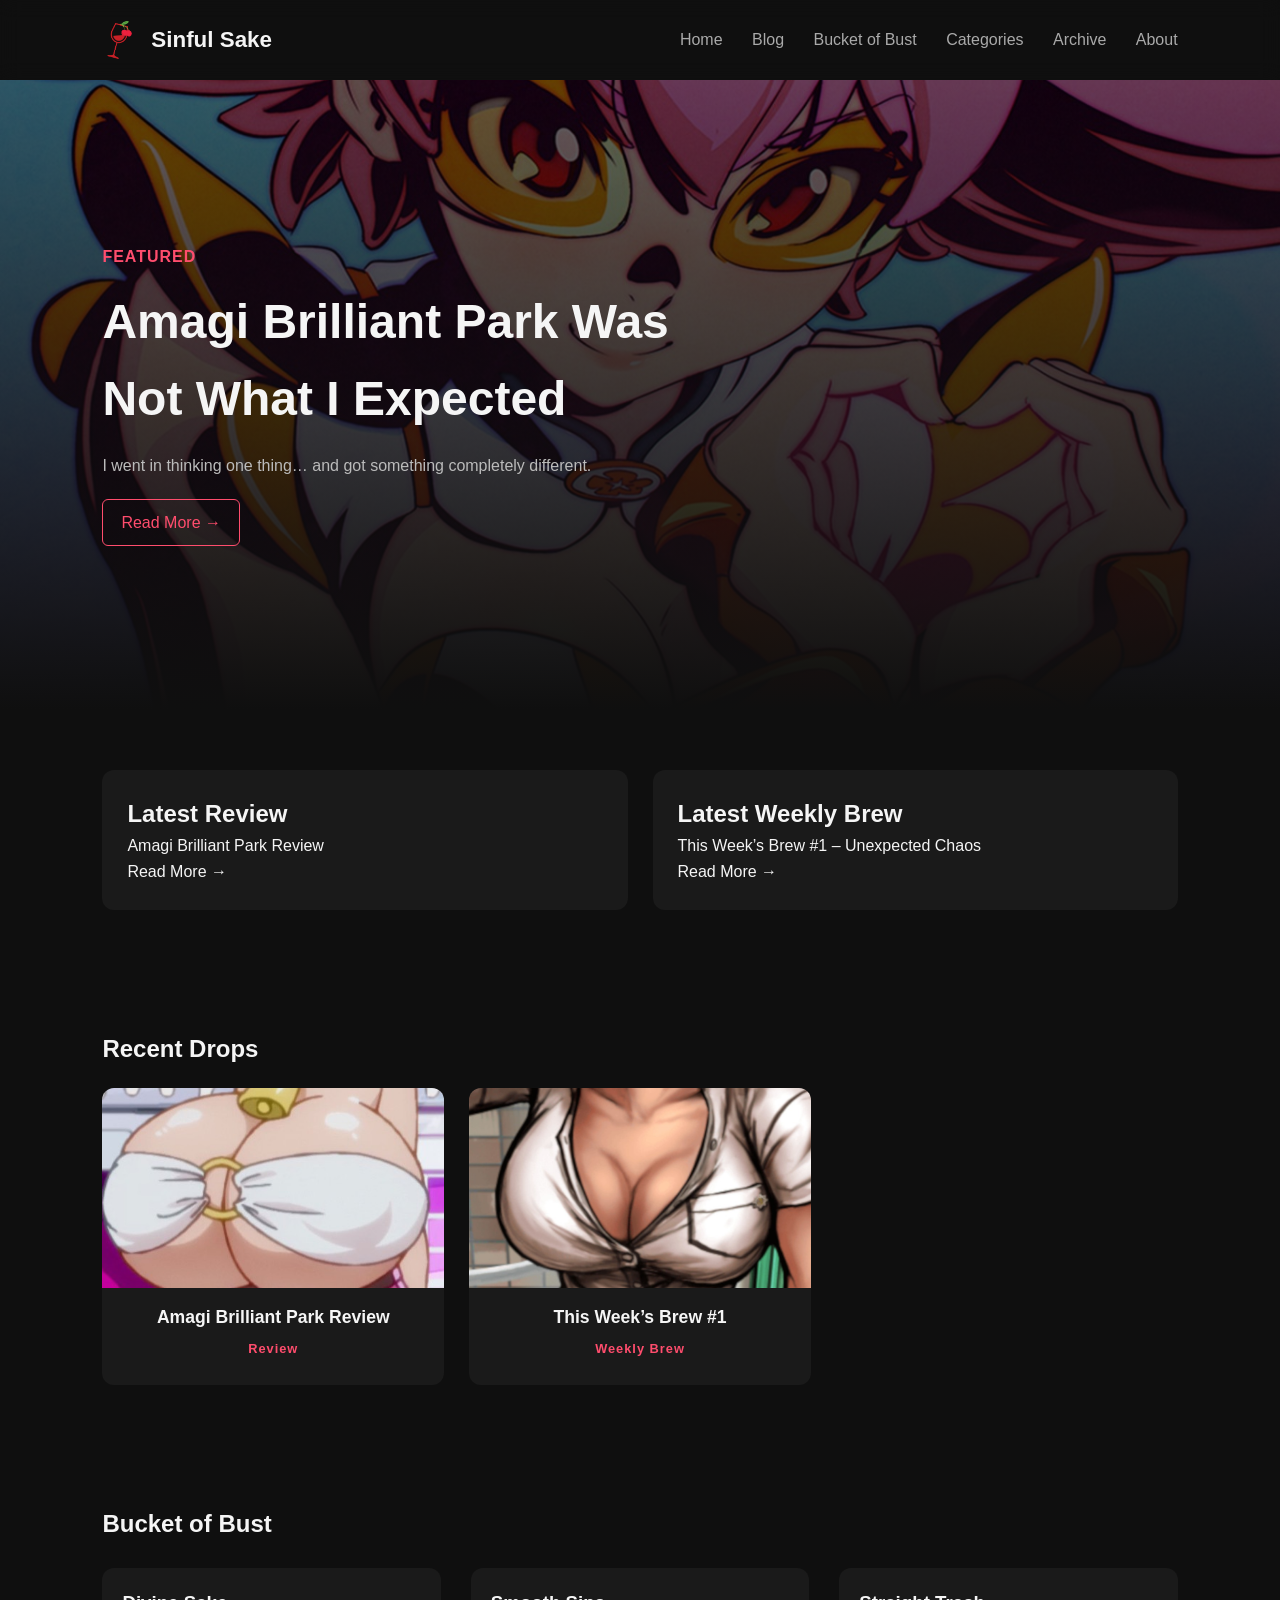
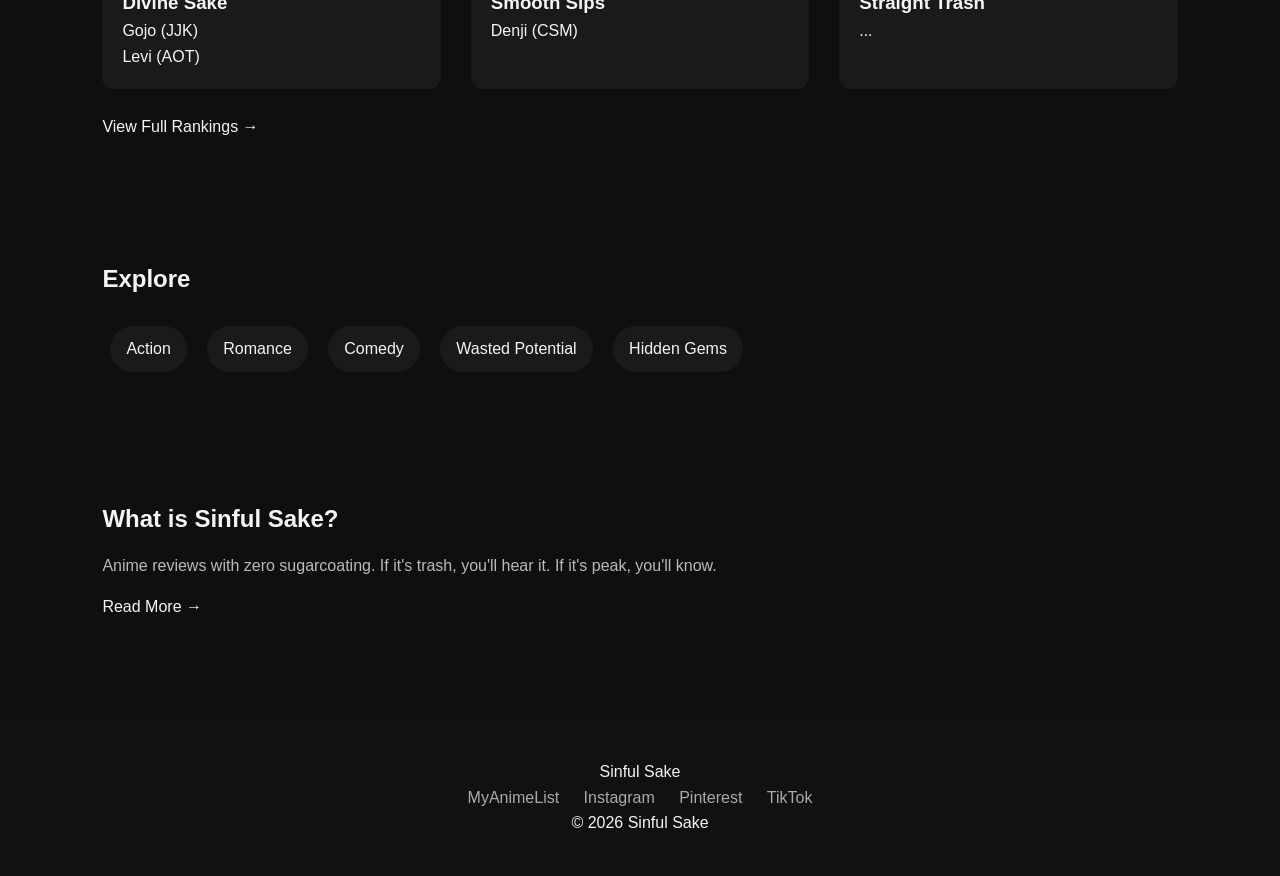
==== index.html @ 3a2fd755 "Update index.html" ====
<!DOCTYPE html>
<html lang="en">
<head>
    <meta charset="UTF-8">
    <meta name="viewport" content="width=device-width, initial-scale=1.0">
    <title>Sinful Sake</title>
    <link rel="shortcut icon" href="img\Sinful Sake V2.ico" type="image/x-icon">
    <link rel="stylesheet" href="style.css">
</head>

<body>

<!-- NAVBAR -->
<header class="navbar">
    <div class="logo">
        <img src="img/Sinful Sake.png" alt="Logo">
        Sinful Sake
    </div>

    <div class="menu-toggle" id="menu-toggle">
        ☰
    </div>

    <nav id="nav-menu">
        <a href="index.html">Home</a>
        <a href="blog.html">Blog</a>
        <a href="bucket.html">Bucket of Bust</a>
        <a href="categories.html">Categories</a>
        <a href="archive.html">Archive</a>
        <a href="about.html">About</a>
    </nav>
</header>

<!-- HERO -->
<section class="hero">
    <div class="hero-content">
        <p class="tag">FEATURED</p>
        <h1>Amagi Brilliant Park Was Not What I Expected</h1>
        <p class="subtitle">I went in thinking one thing… and got something completely different.</p>
        <a href="#" class="btn">Read More →</a>
    </div>
</section>

<!-- LATEST SPLIT -->
<section class="split">
    <div class="card">
        <h2>Latest Review</h2>
        <p>Amagi Brilliant Park Review</p>
        <a href="#">Read More →</a>
    </div>

    <div class="card">
        <h2>Latest Weekly Brew</h2>
        <p>This Week’s Brew #1 – Unexpected Chaos</p>
        <a href="#">Read More →</a>
    </div>
</section>

<!-- RECENT POSTS -->
<section class="recent">
    <h2>Recent Drops</h2>

    <div class="grid">
        <a href="#" class="post-card" data-type="review">
            <div class="post-image">
                <img src="img/Guinea.jpg" alt="Amagi Brilliant Park">
            </div>
            <div class="post-content">
                <h3>Amagi Brilliant Park Review</h3>
                <p class="tag">Review</p>
            </div>
        </a>
        <a href="#" class="post-card" data-type="weekly">
            <div class="post-image">
                <img src="img/Akane Owari.jpg" alt="Weekly Brew">
            </div>
            <div class="post-content">
                <h3>This Week’s Brew #1</h3>
                <p class="tag">Weekly Brew</p>
            </div>
        </a>
    </div>
</section>

<!-- BUCKET PREVIEW -->
<section class="bucket">
    <h2>Bucket of Bust</h2>

    <div class="bucket-grid">
        <div>
            <h3>Divine Sake</h3>
            <p>Gojo (JJK)</p>
            <p>Levi (AOT)</p>
        </div>

        <div>
            <h3>Smooth Sips</h3>
            <p>Denji (CSM)</p>
        </div>

        <div>
            <h3>Straight Trash</h3>
            <p>...</p>
        </div>
    </div>

    <a href="#">View Full Rankings →</a>
</section>

<!-- CATEGORIES -->
<section class="categories">
    <h2>Explore</h2>

    <div class="tags">
        <span>Action</span>
        <span>Romance</span>
        <span>Comedy</span>
        <span>Wasted Potential</span>
        <span>Hidden Gems</span>
    </div>
</section>

<!-- ABOUT -->
<section class="about">
    <h2>What is Sinful Sake?</h2>
    <p>Anime reviews with zero sugarcoating. If it's trash, you'll hear it. If it's peak, you'll know.</p>
    <a href="#">Read More →</a>
</section>

<!-- FOOTER -->
<footer>
    <p>Sinful Sake</p>
    <div class="socials">
        <a href="#">MyAnimeList</a>
        <a href="#">Instagram</a>
        <a href="#">Pinterest</a>
        <a href="#">TikTok</a>
    </div>
    <p>© 2026 Sinful Sake</p>
</footer>

</body>
</html>
<script src="script.js"></script>
---- style.css ----
/*RESET & GLOBAL STYLES*/
* {
    margin: 0;
    padding: 0;
    box-sizing: border-box;
}

body {
    font-family: -apple-system, BlinkMacSystemFont, "Segoe UI", Roboto, sans-serif;
    background: #0f0f0f;
    color: #f5f5f5;
    line-height: 1.6;
}

section {
    padding: 60px 8%;
}

h1, h2, h3 {
    font-weight: 700;
}

a {
    text-decoration: none;
    color: inherit;
}

/*NAVBAR*/
.navbar {
    display: flex;
    justify-content: space-between;
    align-items: center;
    padding: 20px 8%;
    background: rgba(15,15,15,0.8);
    backdrop-filter: blur(10px);
    position: sticky;
    top: 0;
    z-index: 1000;
}

.logo {
    font-size: 1.4rem;
    font-weight: bold;
    display: flex;
    align-items: center;
    gap: 10px;
}

.logo img {
    height: 40px;
    width: auto;
}

.navbar nav a {
    margin-left: 25px;
    color: #aaa;
    transition: 0.3s;
}

.navbar nav a:hover {
    color: #fff;
}

/*HERO SECTION*/
.hero {
    min-height: 70vh;
    display: flex;
    align-items: center;
    background: linear-gradient(to bottom, rgba(0,0,0,0.6), #0f0f0f),
                url(/img/hero.jpg) center/cover;
}

.hero-content {
    max-width: 600px;
}

.tag {
    color: #ff4d6d;
    font-weight: bold;
    letter-spacing: 1px;
}

.hero h1 {
    font-size: 3rem;
    margin: 15px 0;
}

.subtitle {
    color: #bbb;
}

.btn {
    display: inline-block;
    margin-top: 20px;
    padding: 10px 18px;
    border: 1px solid #ff4d6d;
    border-radius: 6px;
    color: #ff4d6d;
    transition: 0.3s;
}

.btn:hover {
    background: #ff4d6d;
    color: #fff;
}

/*LAYOUT SECTIONS*/
.split {
    display: grid;
    grid-template-columns: 1fr 1fr;
    gap: 25px;
}

.card {
    background: #1a1a1a;
    padding: 25px;
    border-radius: 12px;
    transition: 0.3s;
}

.card:hover {
    transform: translateY(-5px);
}

.grid {
    display: grid;
    grid-template-columns: repeat(3, 1fr);
    gap: 25px;
    margin-top: 20px;
}

.bucket-grid {
    display: grid;
    grid-template-columns: repeat(3, 1fr);
    gap: 30px;
    margin: 25px 0;
}

.bucket-grid div {
    background: #1a1a1a;
    padding: 20px;
    border-radius: 12px;
}

/*POST CARDS*/
.post-card {
    background: #1a1a1a;
    border-radius: 12px;
    overflow: hidden;
    transition: 0.3s;
    display: block;
    color: inherit;
    text-align: center;
}

.post-card:hover {
    transform: translateY(-5px);
}

.post-card .tag {
    margin-top: 10px;
    font-size: 0.8rem;
    color: #ff4d6d;
}

.post-image {
    width: 100%;
    height: 200px;
    overflow: hidden;
}

.post-image img {
    width: 100%;
    height: 100%;
    object-fit: cover;
    transition: 0.3s;
}

.post-card:hover img {
    transform: scale(1.05);
}

.post-content {
    padding: 15px;
}

.post-content h3 {
    font-size: 1.1rem;
}

.post-content .tag {
    margin-top: 8px;
}

/*TAGS & FILTERS*/
.tags {
    margin-top: 20px;
}

.tags span {
    display: inline-block;
    margin: 8px;
    padding: 10px 16px;
    border-radius: 25px;
    background: #1a1a1a;
    transition: 0.3s;
}

.tags span:hover {
    background: #ff4d6d;
}

.filters {
    text-align: center;
    margin: 20px 0;
}

.filter-btn {
    background: #1a1a1a;
    border: none;
    color: #ccc;
    padding: 10px 18px;
    margin: 5px;
    border-radius: 20px;
    cursor: pointer;
    transition: 0.3s;
}

.filter-btn:hover,
.filter-btn.active {
    background: #ff4d6d;
    color: white;
}

/*ABOUT SECTION*/
.about p {
    margin: 15px 0;
    color: #bbb;
}

/*FOOTER*/
footer {
    padding: 40px 8%;
    text-align: center;
    background: #111;
    margin-top: 40px;
}

.socials a {
    margin: 0 10px;
    color: #aaa;
    transition: 0.3s;
}

.socials a:hover {
    color: #fff;
}

/*PAGE HEADER*/
.page-header {
    text-align: center;
    padding: 60px 20px 20px;
}

.page-header p {
    color: #aaa;
}

/* POST PAGE */
.post {
    max-width: 800px;
    margin: auto;
    padding: 40px 20px;
}

/* HEADER */
.post-header h1 {
    font-size: 2.5rem;
    margin-bottom: 10px;
}

.post-meta {
    color: #aaa;
}

/* HERO IMAGE */
.post-hero img {
    width: 100%;
    border-radius: 12px;
    margin: 20px 0;
}

/* CONTENT */
.post-content h2 {
    margin-top: 30px;
    color: #ff4d6d;
}

.post-content p {
    margin: 10px 0;
    color: #ddd;
}

.post-content ul {
    margin: 10px 0 20px 20px;
}

.post-content li {
    margin-bottom: 5px;
}

/* RATING */
.rating {
    font-size: 1.5rem;
    font-weight: bold;
}

.page {
    max-width: 800px;
    margin: auto;
    padding: 60px 20px;
}

.page h1 {
    margin-bottom: 20px;
}

.page h2 {
    margin-top: 30px;
}

.page ul {
    margin-top: 10px;
}

.page li {
    margin-bottom: 8px;
}

.page a {
    color: #ff4d6d;
}

/* BUCKET PAGE */
.bucket-intro {
    color: #aaa;
    margin-bottom: 30px;
}

/* TIER SECTION */
.tier {
    margin-bottom: 40px;
}

.tier h2 {
    margin-bottom: 15px;
    color: #ff4d6d;
}

/* CHARACTER LIST */
.character-list {
    display: grid;
    grid-template-columns: repeat(auto-fit, minmax(160px, 1fr));
    gap: 15px;
}

/* CHARACTER CARD */
.character {
    background: #1a1a1a;
    padding: 15px;
    border-radius: 10px;
    transition: 0.3s;
}

.character:hover {
    transform: translateY(-3px);
}

.character .name {
    font-weight: bold;
}

.character span {
    font-size: 0.85rem;
    color: #aaa;
}

/*RESPONSIVE DESIGN*/

/* Tablet */
@media (max-width: 900px) {
    .split {
        grid-template-columns: 1fr;
    }
    .grid {
        grid-template-columns: repeat(2, 1fr);
    }
    .bucket-grid {
        grid-template-columns: 1fr;
    }
}

/* Mobile Nav */
.menu-toggle {
    display: none;
    font-size: 1.8rem;
    cursor: pointer;
}

@media (max-width: 768px) {
    .menu-toggle {
        display: block;
    }
    .navbar {
        flex-direction: row;
    }
    #nav-menu {
        position: absolute;
        top: 70px;
        right: 0;
        background: #111;
        width: 100%;
        display: none;
        flex-direction: column;
        text-align: center;
        padding: 20px 0;
        transition: all 0.3s ease;
    }
    #nav-menu a {
        margin: 15px 0;
        display: block;
    }
    #nav-menu.active {
        display: flex;
    }
}

@media (max-width: 600px) {
    .navbar {
        flex-direction: column;
        gap: 10px;
    }
    .navbar nav {
        display: flex;
        flex-wrap: wrap;
        justify-content: center;
    }
    .hero h1 {
        font-size: 2rem;
    }
    .grid {
        grid-template-columns: 1fr;
    }
    section {
        padding: 40px 5%;
    }
}
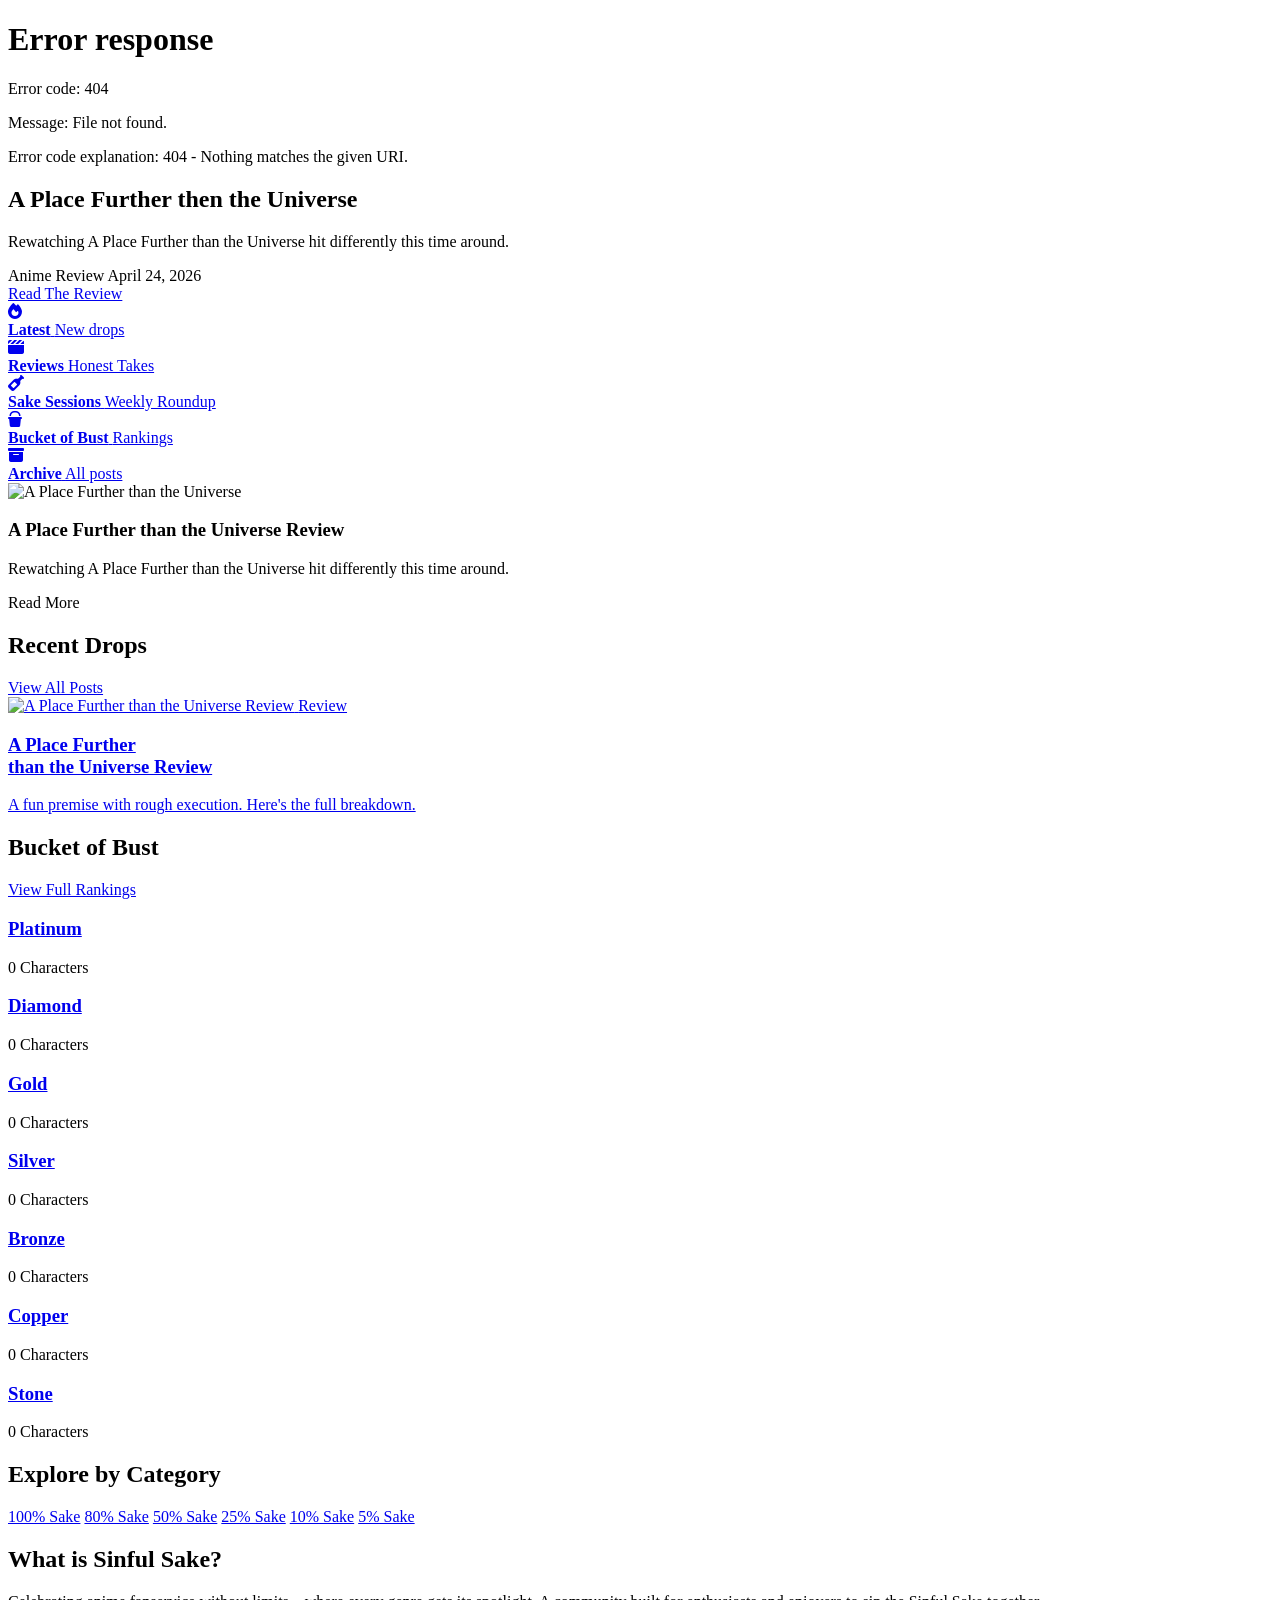
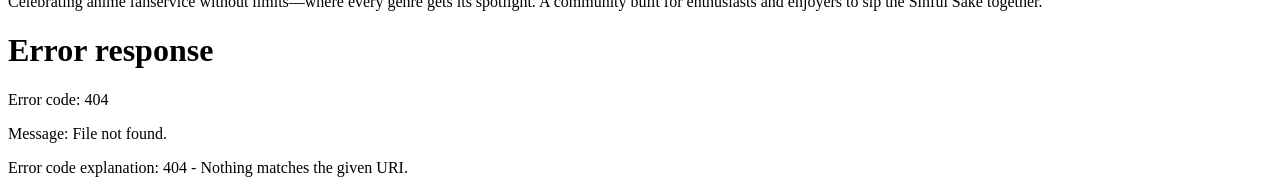
==== commit c2c3baa6: "Add files via upload" ====
--- a/index.html
+++ b/index.html
@@ -4,141 +4,209 @@
     <meta charset="UTF-8">
     <meta name="viewport" content="width=device-width, initial-scale=1.0">
     <title>Sinful Sake</title>
-    <link rel="shortcut icon" href="img\Sinful Sake V2.ico" type="image/x-icon">
-    <link rel="stylesheet" href="style.css">
+    <link rel="shortcut icon" href="img/icon.ico" type="image/x-icon">
+    <link rel="stylesheet" href="https://cdnjs.cloudflare.com/ajax/libs/font-awesome/6.5.0/css/all.min.css">
+    <link rel="stylesheet" href="css/base.css">
+    <link rel="stylesheet" href="css/layout.css">
+    <link rel="stylesheet" href="css/pages.css">
+    <link rel="stylesheet" href="css/post.css">
+    <link rel="stylesheet" href="css/responsive.css">
 </head>
 
 <body>
-
 <!-- NAVBAR -->
-<header class="navbar">
-    <div class="logo">
-        <img src="img/Sinful Sake.png" alt="Logo">
-        Sinful Sake
-    </div>
-
-    <div class="menu-toggle" id="menu-toggle">
-        ☰
-    </div>
-
-    <nav id="nav-menu">
-        <a href="index.html">Home</a>
-        <a href="blog.html">Blog</a>
-        <a href="bucket.html">Bucket of Bust</a>
-        <a href="categories.html">Categories</a>
-        <a href="archive.html">Archive</a>
-        <a href="about.html">About</a>
-    </nav>
-</header>
+<div id="navbar"></div>
 
 <!-- HERO -->
+<main>
 <section class="hero">
-    <div class="hero-content">
-        <p class="tag">FEATURED</p>
-        <h1>Amagi Brilliant Park Was Not What I Expected</h1>
-        <p class="subtitle">I went in thinking one thing… and got something completely different.</p>
-        <a href="#" class="btn">Read More →</a>
-    </div>
-</section>
-
-<!-- LATEST SPLIT -->
-<section class="split">
-    <div class="card">
-        <h2>Latest Review</h2>
-        <p>Amagi Brilliant Park Review</p>
-        <a href="#">Read More →</a>
-    </div>
-
-    <div class="card">
-        <h2>Latest Weekly Brew</h2>
-        <p>This Week’s Brew #1 – Unexpected Chaos</p>
-        <a href="#">Read More →</a>
-    </div>
-</section>
-
-<!-- RECENT POSTS -->
-<section class="recent">
-    <h2>Recent Drops</h2>
-
-    <div class="grid">
-        <a href="#" class="post-card" data-type="review">
-            <div class="post-image">
-                <img src="img/Guinea.jpg" alt="Amagi Brilliant Park">
+    <div class="hero-content index">
+        <h1>A Place Further then the Universe</h1>
+
+        <p class="subtitle">
+            Rewatching A Place Further than the Universe hit differently this time around.
+        </p>
+
+        <div class="meta">
+            <span class="noselect">Anime Review</span>
+            <span class="noselect">April 24, 2026</span>
+        </div>
+
+        <a href="post/sora-yori-mo-tooi-basho.html" class="btn-primary">
+            Read The Review
+        </a>
+    </div>
+</section>
+
+<!-- FEATURE BAR -->
+<section class="feature-bar">
+    <a href="blog.html" class="feature">
+        <i class="fa-solid fa-fire"></i>
+        <div>
+            <strong>Latest</strong>
+            <span>New drops</span>
+        </div>
+    </a>
+
+    <a href="blog.html?filter=review" class="feature">
+        <i class="fa-solid fa-clapperboard"></i>
+        <div>
+            <strong>Reviews</strong>
+            <span>Honest Takes</span>
+        </div>
+    </a>
+
+    <a href="blog.html?filter=weekly" class="feature">
+        <i class="fa-solid fa-wine-bottle"></i>
+        <div>
+            <strong>Sake Sessions</strong>
+            <span>Weekly Roundup</span>
+        </div>
+    </a>
+
+    <a href="bucket.html" class="feature">
+        <i class="fa-solid fa-bucket"></i>
+        <div>
+            <strong>Bucket of Bust</strong>
+            <span>Rankings</span>
+        </div>
+    </a>
+
+    <a href="archive.html" class="feature">
+        <i class="fa-solid fa-box-archive"></i>
+        <div>
+            <strong>Archive</strong>
+            <span>All posts</span>
+        </div>
+    </a>
+
+</section>
+
+<!-- SPLIT SECTION -->
+<section class="split-highlight">
+    <div class="highlight-card red" onclick="window.location.href='post/sora-yori-mo-tooi-basho.html'">
+        <img src="img/anime/a-place-further-than-the-universe/a-place-further-than-the-universe.jpeg" alt="A Place Further than the Universe">
+
+        <div class="content">
+            <h3>A Place Further than the Universe Review</h3>
+            <p>Rewatching A Place Further than the Universe hit differently this time around.</p>
+
+            <div class="meta">
+                <p>Read More</p>
             </div>
-            <div class="post-content">
-                <h3>Amagi Brilliant Park Review</h3>
-                <p class="tag">Review</p>
+        </div>
+</section>
+</main>
+
+<!-- RECENT DROPS -->
+<section class="recent-section">
+    <div class="container">
+        <div class="section-header">
+            <h2>Recent Drops</h2>
+            <a href="blog.html" class="view-all">View All Posts</a>
+        </div>
+        <div class="post-grid">
+            <!-- CARD -->
+            <a href="post/sora-yori-mo-tooi-basho.html" class="post-card">
+                <div class="post-image">
+                    <img src="img/anime/a-place-further-than-the-universe/a-place-further-than-the-universe.jpeg" alt="A Place Further than the Universe Review">
+                    <span class="label review">Review</span>
+                </div>
+                <div class="post-body">
+                    <h3>A Place Further <br>than the Universe Review</h3>
+                    <p>A fun premise with rough execution. Here's the full breakdown.</p>
+                </div>
+            </a>
+        </div>
+    </div>
+</section>
+
+<!-- BUCKET OF BUST -->
+<section class="bucket-section">
+    <div class="container noselect">
+            <div class="section-header">
+                <h2>Bucket of Bust</h2>
+                <a href="bucket.html" class="view-all">View Full Rankings</a>
             </div>
-        </a>
-        <a href="#" class="post-card" data-type="weekly">
-            <div class="post-image">
-                <img src="img/Akane Owari.jpg" alt="Weekly Brew">
+            <div class="bucket-grid">
+                <div class="tier platinum">
+                    <a href="#">
+                        <h3>Platinum</h3>
+                    </a>
+                    <span>0 Characters</span>
+                </div>
+        
+                <div class="tier diamond">
+                    <a href="#">
+                        <h3>Diamond</h3>
+                    </a>
+                    <span>0 Characters</span>
+                </div>
+        
+                <div class="tier gold">
+                    <a href="#">
+                        <h3>Gold</h3>
+                    </a>
+                    <span>0 Characters</span>
+                </div>
+        
+                <div class="tier silver">
+                    <a href="#">
+                        <h3>Silver</h3>
+                    </a>
+                    <span>0 Characters</span>
+                </div>
+        
+                <div class="tier bronze">
+                    <a href="#">
+                        <h3>Bronze</h3>
+                    </a>
+                    <span>0 Characters</span>
+                </div>
+        
+                <div class="tier copper">
+                    <a href="#">
+                        <h3>Copper</h3>
+                    </a>
+                    <span>0 Characters</span>
+                </div>
+        
+                <div class="tier stone">
+                    <a href="#">
+                        <h3>Stone</h3>
+                    </a>
+                    <span>0 Characters</span>
+                </div>
             </div>
-            <div class="post-content">
-                <h3>This Week’s Brew #1</h3>
-                <p class="tag">Weekly Brew</p>
-            </div>
-        </a>
-    </div>
-</section>
-
-<!-- BUCKET PREVIEW -->
-<section class="bucket">
-    <h2>Bucket of Bust</h2>
-
-    <div class="bucket-grid">
-        <div>
-            <h3>Divine Sake</h3>
-            <p>Gojo (JJK)</p>
-            <p>Levi (AOT)</p>
-        </div>
-
-        <div>
-            <h3>Smooth Sips</h3>
-            <p>Denji (CSM)</p>
-        </div>
-
-        <div>
-            <h3>Straight Trash</h3>
-            <p>...</p>
-        </div>
-    </div>
-
-    <a href="#">View Full Rankings →</a>
+    </div>
 </section>
 
 <!-- CATEGORIES -->
-<section class="categories">
-    <h2>Explore</h2>
-
-    <div class="tags">
-        <span>Action</span>
-        <span>Romance</span>
-        <span>Comedy</span>
-        <span>Wasted Potential</span>
-        <span>Hidden Gems</span>
+<section class="category-section">
+    <div class="container">
+        <h2>Explore by Category</h2>
+        <div class="category-tags">
+            <a href="#">100% Sake</a>
+            <a href="#">80% Sake</a>
+            <a href="#">50% Sake</a>
+            <a href="#">25% Sake</a>
+            <a href="#">10% Sake</a>
+            <a href="#">5% Sake</a>
+        </div>
     </div>
 </section>
 
 <!-- ABOUT -->
 <section class="about">
-    <h2>What is Sinful Sake?</h2>
-    <p>Anime reviews with zero sugarcoating. If it's trash, you'll hear it. If it's peak, you'll know.</p>
-    <a href="#">Read More →</a>
+    <div class = "container">
+        <h2>What is Sinful Sake?</h2>
+        <p>Celebrating anime fanservice without limits—where every genre gets its spotlight. A community built for enthusiasts and enjoyers to sip the Sinful Sake together.</p>
+    </div>
 </section>
 
 <!-- FOOTER -->
-<footer>
-    <p>Sinful Sake</p>
-    <div class="socials">
-        <a href="#">MyAnimeList</a>
-        <a href="#">Instagram</a>
-        <a href="#">Pinterest</a>
-        <a href="#">TikTok</a>
-    </div>
-    <p>© 2026 Sinful Sake</p>
-</footer>
-
+<div id="footer"></div>
+
+<script src="script.js"></script>
 </body>
-</html>
-<script src="script.js"></script>
+</html>
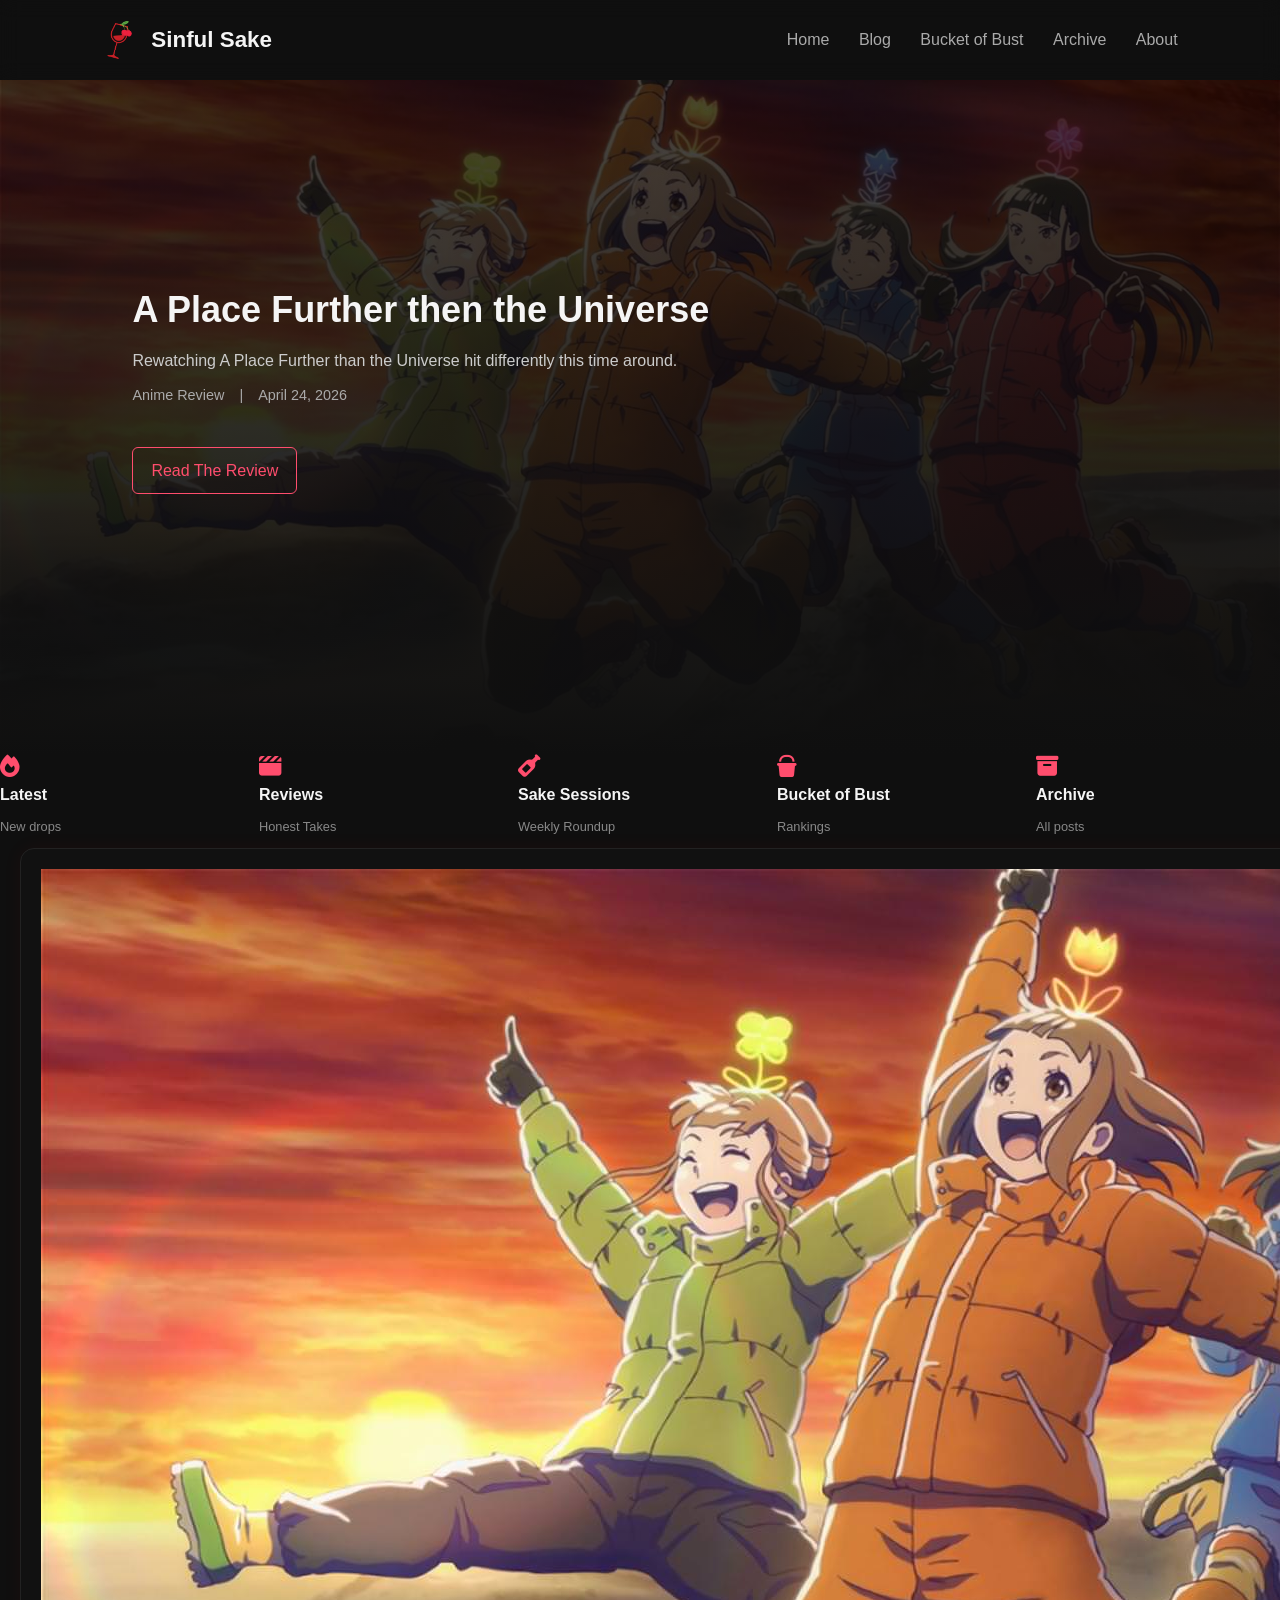
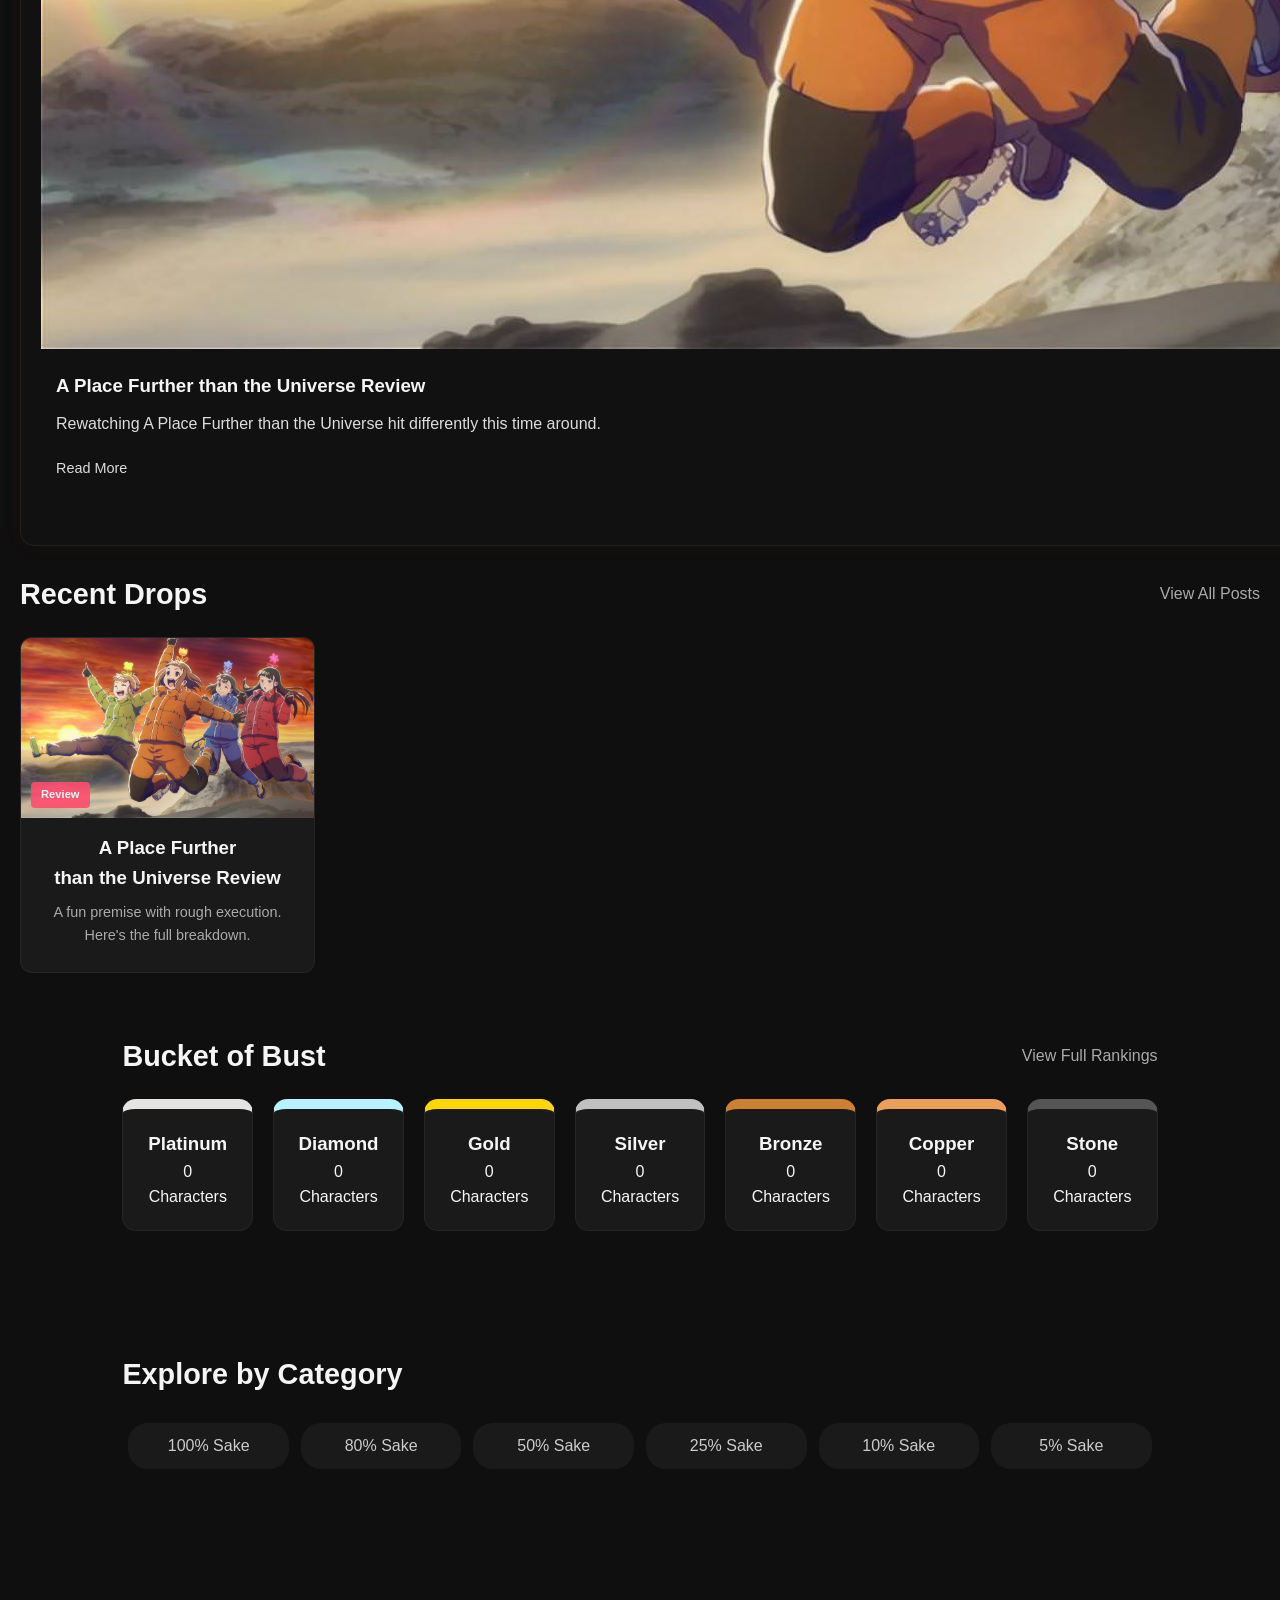
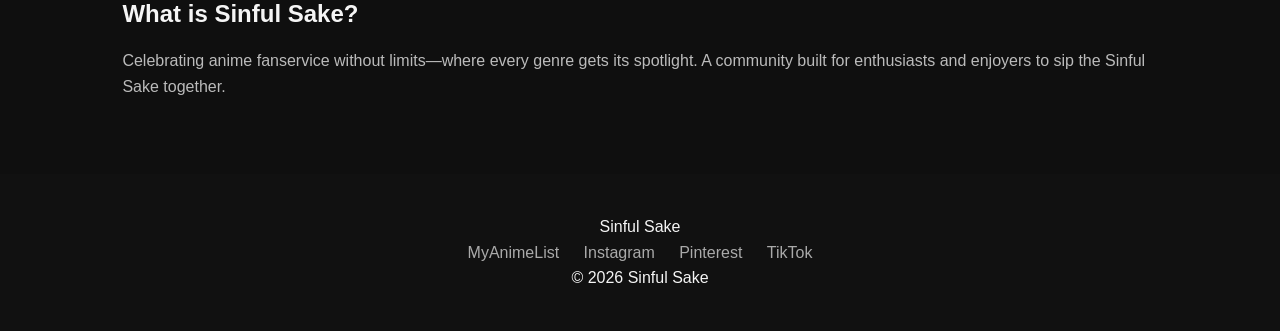
==== commit f4a789c1: "Add files via upload" ====
--- a/index.html
+++ b/index.html
@@ -8,6 +8,7 @@
     <link rel="stylesheet" href="https://cdnjs.cloudflare.com/ajax/libs/font-awesome/6.5.0/css/all.min.css">
     <link rel="stylesheet" href="css/base.css">
     <link rel="stylesheet" href="css/layout.css">
+    <link rel="stylesheet" href="css/components.css">
     <link rel="stylesheet" href="css/pages.css">
     <link rel="stylesheet" href="css/post.css">
     <link rel="stylesheet" href="css/responsive.css">
@@ -29,181 +30,183 @@
 
         <div class="meta">
             <span class="noselect">Anime Review</span>
+            <span class="noselect">|</span>
             <span class="noselect">April 24, 2026</span>
         </div>
 
-        <a href="post/sora-yori-mo-tooi-basho.html" class="btn-primary">
+        <a href="post/sora-yori-mo-tooi-basho.html" class="btn">
             Read The Review
         </a>
     </div>
 </section>
-
-<!-- FEATURE BAR -->
-<section class="feature-bar">
-    <a href="blog.html" class="feature">
-        <i class="fa-solid fa-fire"></i>
+<div class="character-section-margin">
+    
+    <!-- FEATURE BAR -->
+    <section class="feature-bar">
+        <a href="blog.html" class="feature">
+            <i class="fa-solid fa-fire"></i>
+            <div>
+                <strong>Latest</strong>
+                <span class="subtitle">New drops</span>
+            </div>
+        </a>
+    
+        <a href="blog.html?filter=review" class="feature">
+            <i class="fa-solid fa-clapperboard"></i>
+            <div>
+                <strong>Reviews</strong>
+                <span class="subtitle">Honest Takes</span>
+            </div>
+        </a>
+    
+        <a href="blog.html?filter=weekly" class="feature">
+            <i class="fa-solid fa-wine-bottle"></i>
+            <div>
+                <strong>Sake Sessions</strong>
+                <span class="subtitle">Weekly Roundup</span>
+            </div>
+        </a>
+    
+        <a href="bucket.html" class="feature">
+            <i class="fa-solid fa-bucket"></i>
+            <div>
+                <strong>Bucket of Bust</strong>
+                <span class="subtitle">Rankings</span>
+            </div>
+        </a>
+    
+        <a href="archive.html" class="feature">
+            <i class="fa-solid fa-box-archive"></i>
+            <div>
+                <strong>Archive</strong>
+                <span class="subtitle">All posts</span>
+            </div>
+        </a>
+    </section>
+    
+    <!-- SPLIT SECTION -->
+    <section class="container split">
+        <div class="card featured" onclick="window.location.href='post/sora-yori-mo-tooi-basho.html'">
+            <img src="img/anime/a-place-further-than-the-universe/a-place-further-than-the-universe.jpeg" alt="A Place Further than the Universe">
+    
+            <div class="post-content content">
+                <h3>A Place Further than the Universe Review</h3>
+                <p>Rewatching A Place Further than the Universe hit differently this time around.</p>
+    
+                <div class="meta">
+                    <p>Read More</p>
+                </div>
+            </div>
+        </div>
+    </section>
+    
+    <!-- RECENT DROPS -->
+    <section class="container recent-section">
         <div>
-            <strong>Latest</strong>
-            <span>New drops</span>
-        </div>
-    </a>
-
-    <a href="blog.html?filter=review" class="feature">
-        <i class="fa-solid fa-clapperboard"></i>
-        <div>
-            <strong>Reviews</strong>
-            <span>Honest Takes</span>
-        </div>
-    </a>
-
-    <a href="blog.html?filter=weekly" class="feature">
-        <i class="fa-solid fa-wine-bottle"></i>
-        <div>
-            <strong>Sake Sessions</strong>
-            <span>Weekly Roundup</span>
-        </div>
-    </a>
-
-    <a href="bucket.html" class="feature">
-        <i class="fa-solid fa-bucket"></i>
-        <div>
-            <strong>Bucket of Bust</strong>
-            <span>Rankings</span>
-        </div>
-    </a>
-
-    <a href="archive.html" class="feature">
-        <i class="fa-solid fa-box-archive"></i>
-        <div>
-            <strong>Archive</strong>
-            <span>All posts</span>
-        </div>
-    </a>
-
-</section>
-
-<!-- SPLIT SECTION -->
-<section class="split-highlight">
-    <div class="highlight-card red" onclick="window.location.href='post/sora-yori-mo-tooi-basho.html'">
-        <img src="img/anime/a-place-further-than-the-universe/a-place-further-than-the-universe.jpeg" alt="A Place Further than the Universe">
-
-        <div class="content">
-            <h3>A Place Further than the Universe Review</h3>
-            <p>Rewatching A Place Further than the Universe hit differently this time around.</p>
-
-            <div class="meta">
-                <p>Read More</p>
-            </div>
-        </div>
-</section>
+            <div class="section-header">
+                <h2>Recent Drops</h2>
+                <a href="blog.html" class="view-all">View All Posts</a>
+            </div>
+            <div class="post-grid">
+                <!-- CARD -->
+                <a href="post/sora-yori-mo-tooi-basho.html" class="post-card">
+                    <div class="post-image">
+                        <img src="img/anime/a-place-further-than-the-universe/a-place-further-than-the-universe.jpeg" alt="A Place Further than the Universe Review">
+                        <span class="label review">Review</span>
+                    </div>
+                    <div class="post-body">
+                        <h3>A Place Further <br>than the Universe Review</h3>
+                        <p>A fun premise with rough execution. Here's the full breakdown.</p>
+                    </div>
+                </a>
+            </div>
+        </div>
+    </section>
+    
+    <!-- BUCKET OF BUST -->
+    <section class="bucket-section">
+        <div class="container noselect">
+                <div class="section-header">
+                    <h2>Bucket of Bust</h2>
+                    <a href="bucket.html" class="view-all">View Full Rankings</a>
+                </div>
+                <div class="bucket-grid">
+                    <div class="tier platinum">
+                        <a href="#">
+                            <h3>Platinum</h3>
+                        </a>
+                        <span>0 Characters</span>
+                    </div>
+    
+                    <div class="tier diamond">
+                        <a href="#">
+                            <h3>Diamond</h3>
+                        </a>
+                        <span>0 Characters</span>
+                    </div>
+    
+                    <div class="tier gold">
+                        <a href="#">
+                            <h3>Gold</h3>
+                        </a>
+                        <span>0 Characters</span>
+                    </div>
+    
+                    <div class="tier silver">
+                        <a href="#">
+                            <h3>Silver</h3>
+                        </a>
+                        <span>0 Characters</span>
+                    </div>
+    
+                    <div class="tier bronze">
+                        <a href="#">
+                            <h3>Bronze</h3>
+                        </a>
+                        <span>0 Characters</span>
+                    </div>
+    
+                    <div class="tier copper">
+                        <a href="#">
+                            <h3>Copper</h3>
+                        </a>
+                        <span>0 Characters</span>
+                    </div>
+    
+                    <div class="tier stone">
+                        <a href="#">
+                            <h3>Stone</h3>
+                        </a>
+                        <span>0 Characters</span>
+                    </div>
+                </div>
+        </div>
+    </section>
+    
+    <!-- CATEGORIES -->
+    <section class="category-section">
+        <div class="container">
+            <h2>Explore by Category</h2>
+            <div class="category-tags">
+                <a href="#">100% Sake</a>
+                <a href="#">80% Sake</a>
+                <a href="#">50% Sake</a>
+                <a href="#">25% Sake</a>
+                <a href="#">10% Sake</a>
+                <a href="#">5% Sake</a>
+            </div>
+        </div>
+    </section>
+    
+    <!-- ABOUT -->
+    <section class="about">
+        <div class = "container">
+            <h2>What is Sinful Sake?</h2>
+            <p>Celebrating anime fanservice without limits—where every genre gets its spotlight. A community built for enthusiasts and enjoyers to sip the Sinful Sake together.</p>
+        </div>
+    </section>
+</div>
 </main>
-
-<!-- RECENT DROPS -->
-<section class="recent-section">
-    <div class="container">
-        <div class="section-header">
-            <h2>Recent Drops</h2>
-            <a href="blog.html" class="view-all">View All Posts</a>
-        </div>
-        <div class="post-grid">
-            <!-- CARD -->
-            <a href="post/sora-yori-mo-tooi-basho.html" class="post-card">
-                <div class="post-image">
-                    <img src="img/anime/a-place-further-than-the-universe/a-place-further-than-the-universe.jpeg" alt="A Place Further than the Universe Review">
-                    <span class="label review">Review</span>
-                </div>
-                <div class="post-body">
-                    <h3>A Place Further <br>than the Universe Review</h3>
-                    <p>A fun premise with rough execution. Here's the full breakdown.</p>
-                </div>
-            </a>
-        </div>
-    </div>
-</section>
-
-<!-- BUCKET OF BUST -->
-<section class="bucket-section">
-    <div class="container noselect">
-            <div class="section-header">
-                <h2>Bucket of Bust</h2>
-                <a href="bucket.html" class="view-all">View Full Rankings</a>
-            </div>
-            <div class="bucket-grid">
-                <div class="tier platinum">
-                    <a href="#">
-                        <h3>Platinum</h3>
-                    </a>
-                    <span>0 Characters</span>
-                </div>
-        
-                <div class="tier diamond">
-                    <a href="#">
-                        <h3>Diamond</h3>
-                    </a>
-                    <span>0 Characters</span>
-                </div>
-        
-                <div class="tier gold">
-                    <a href="#">
-                        <h3>Gold</h3>
-                    </a>
-                    <span>0 Characters</span>
-                </div>
-        
-                <div class="tier silver">
-                    <a href="#">
-                        <h3>Silver</h3>
-                    </a>
-                    <span>0 Characters</span>
-                </div>
-        
-                <div class="tier bronze">
-                    <a href="#">
-                        <h3>Bronze</h3>
-                    </a>
-                    <span>0 Characters</span>
-                </div>
-        
-                <div class="tier copper">
-                    <a href="#">
-                        <h3>Copper</h3>
-                    </a>
-                    <span>0 Characters</span>
-                </div>
-        
-                <div class="tier stone">
-                    <a href="#">
-                        <h3>Stone</h3>
-                    </a>
-                    <span>0 Characters</span>
-                </div>
-            </div>
-    </div>
-</section>
-
-<!-- CATEGORIES -->
-<section class="category-section">
-    <div class="container">
-        <h2>Explore by Category</h2>
-        <div class="category-tags">
-            <a href="#">100% Sake</a>
-            <a href="#">80% Sake</a>
-            <a href="#">50% Sake</a>
-            <a href="#">25% Sake</a>
-            <a href="#">10% Sake</a>
-            <a href="#">5% Sake</a>
-        </div>
-    </div>
-</section>
-
-<!-- ABOUT -->
-<section class="about">
-    <div class = "container">
-        <h2>What is Sinful Sake?</h2>
-        <p>Celebrating anime fanservice without limits—where every genre gets its spotlight. A community built for enthusiasts and enjoyers to sip the Sinful Sake together.</p>
-    </div>
-</section>
-
 <!-- FOOTER -->
 <div id="footer"></div>
 
--- a/css/base.css
+++ b/css/base.css
@@ -0,0 +1,100 @@
+/* =====================
+   DESIGN TOKENS (OPTIONAL BUT CLEAN)
+===================== */
+:root {
+    --bg: #0f0f0f;
+    --card: #1a1a1a;
+    --card-2: #151515;
+    --text: #f5f5f5;
+    --muted: #aaa;
+    --accent: #ff4d6d;
+}
+
+/* RESET */
+* {
+    margin: 0;
+    padding: 0;
+}
+
+/* GLOBAL */
+body {
+    font-family: -apple-system, BlinkMacSystemFont, "Segoe UI", Roboto, sans-serif;
+    background: #0f0f0f;
+    color: #f5f5f5;
+    line-height: 1.6;
+    display: flex;
+    flex-direction: column;
+     min-height: 100vh;
+}
+
+a {
+    text-decoration: none;
+    color: inherit;
+}
+
+h1, h2, h3 {
+    font-weight: 700;
+}
+
+/* BUTTON */
+.btn {
+    display: inline-block;
+    margin-top: 20px;
+    padding: 10px 18px;
+    border: 1px solid #ff4d6d;
+    border-radius: 6px;
+    color: #ff4d6d;
+    transition: 0.3s;
+}
+
+.btn:hover {
+    background: #ff4d6d;
+    color: #fff;
+}
+
+/* TAG BASE */
+.tag {
+    color: #ff4d6d;
+}
+
+/* =====================
+   REUSABLE UTILITIES
+===================== */
+
+.flex {
+    display: flex;
+}
+
+.center {
+    display: flex;
+    align-items: center;
+    justify-content: center;
+}
+
+.text-muted {
+    color: var(--muted);
+}
+
+.text-accent {
+    color: var(--accent);
+}
+
+.container {
+    max-width: 1440px;
+    margin: 0 auto;
+    padding: 0 20px;
+}
+
+img {
+    user-select: none;
+    pointer-events: none;
+}
+
+.noselect {
+    -webkit-touch-callout: none; 
+    -webkit-user-select: none; 
+    -khtml-user-select: none; 
+    -moz-user-select: none; 
+    -ms-user-select: none;
+    user-select: none; 
+}
--- a/css/layout.css
+++ b/css/layout.css
@@ -0,0 +1,78 @@
+/* SECTION SPACING */
+section {
+    padding: 60px 8%;
+}
+
+/* NAVBAR */
+.navbar {
+    display: flex;
+    justify-content: space-between;
+    align-items: center;
+    padding: 20px 8%;
+    background: rgba(15,15,15,0.8);
+    backdrop-filter: blur(10px);
+    position: sticky;
+    top: 0;
+    z-index: 1000;
+}
+
+.logo {
+    font-size: 1.4rem;
+    font-weight: bold;
+    display: flex;
+    align-items: center;
+    gap: 10px;
+}
+
+.logo img {
+    height: 40px;
+    width: auto;
+}
+
+.navbar nav a {
+    margin-left: 25px;
+    color: #aaa;
+    transition: 0.3s;
+}
+
+.navbar nav a:hover {
+    color: #fff;
+}
+
+/* GRID SYSTEMS */
+.split {
+    display: grid;
+    grid-template-columns: 1fr 1fr;
+    gap: 25px;
+}
+
+.grid {
+    display: grid;
+    grid-template-columns: repeat(3, 1fr);
+    gap: 25px;
+}
+
+#post-grid {
+    display: grid;
+    grid-template-columns: repeat(4, 1fr);
+    gap: 20px; 
+}
+
+/* FOOTER */
+footer {
+    padding: 40px 8%;
+    text-align: center;
+    background: #111;
+    margin-top: auto;
+}
+
+.socials a {
+    margin: 0 10px;
+    color: #aaa;
+    transition: 0.3s;
+}
+
+.socials a:hover {
+    color: #fff;
+}
+
--- a/css/pages.css
+++ b/css/pages.css
@@ -0,0 +1,195 @@
+/* PAGE HEADER */
+.page-header {
+    text-align: center;
+}
+
+.page-header h1 {
+    font-size: 36px;
+}
+
+.page-header p {
+    color: #aaa;
+}
+
+/* TAGS */
+.tags {
+    margin-top: 20px;
+}
+
+.tags span, .tags a, .filter-btn {
+    all: unset;
+    display: inline-block;
+    padding: 10px 14px;
+    border-radius: 20px;
+    background: #1a1a1a;
+    color: #ddd;
+    margin: 6px;
+    cursor: pointer;
+    transition: 0.2s;
+}
+
+.tags span:hover, .tags a:hover, .filter-btn:hover, .filter-btn.active {
+    background: #ff4d6d;
+    color: #fff;
+}
+
+/* ABOUT */
+.about p {
+    margin: 15px 0;
+    color: #bbb;
+}
+
+/* PAGE WRAPPER */
+.page {
+    max-width: 1440px;
+    margin: 0 auto;
+    padding: 0 20px;
+    margin-top: 5%;
+}
+
+.page h1 {
+    font-size: 2.5rem;
+    margin-bottom: 20px;
+}
+
+.page p {
+    color: #bbb;
+    margin-bottom: 15px;
+}
+
+/* HERO */
+.hero {
+    box-sizing: border-box;
+    min-height: 75vh;
+    display: flex;
+    align-items: center;
+    padding: 80px 8%;
+    background: linear-gradient(to bottom, rgba(0,0,0,0.7), #0f0f0f),
+                url("../img/anime/a-place-further-than-the-universe/a-place-further-than-the-universe.jpeg") center/cover;
+}
+/* BLOG HERO BACKGROUND */
+.blog-hero {
+    background: linear-gradient(to bottom, rgba(0,0,0,0.7), #0f0f0f),
+    url("img/blog-hero.jpg") center/cover;
+    color: white;
+    min-height: 50vh;
+}
+
+.bucket-hero {
+    background: linear-gradient(to bottom, rgba(0,0,0,0.7), #0f0f0f),
+    url("img/bucket-hero.jpg") center/cover;
+    color: white;
+    min-height: 50vh;
+}
+
+.hero h1 {
+    font-size: 3.2rem;
+    margin: 15px 0;
+}
+
+.subtitle {
+    color: #bbb;
+    margin-bottom: 20px;
+}
+
+.meta {
+    display: flex;
+    gap: 15px;
+    color: #aaa;
+    font-size: 0.9rem;
+    margin-bottom: 20px;
+}
+
+.rating {
+    color: #ff4d6d;
+}
+
+.badge {
+    display: inline-block;
+    background: rgba(255,77,109,0.15);
+    color: #ff4d6d;
+    padding: 6px 12px;
+    border-radius: 6px;
+    font-size: 0.8rem;
+}
+
+.btn-primary {
+    display: inline-block;
+    background: #ff4d6d;
+    color: #fff;
+    padding: 12px 20px;
+    border-radius: 6px;
+    transition: 0.3s;
+}
+
+.btn-primary:hover {
+    opacity: 0.85;
+}
+
+/* FEATURE BAR */
+.feature-bar {
+    display: grid;
+    grid-template-columns: repeat(auto-fit, minmax(180px, 1fr));
+    gap: 15px;
+    padding: 0;
+    max-width: 1440px;
+    margin: 0 auto;
+}
+
+.feature i {
+    font-size: 1.4rem;
+    color: #ff4d6d;
+}
+
+.feature span {
+    display: block;
+    font-size: 0.8rem;
+    color: #888;
+}
+
+.feature:hover {
+    background: #1a1a1a;
+    transform: translateY(-3px);
+    color: #fff;
+}
+
+/* SPLIT SECTION */
+.split-highlight {
+    display: grid;
+    grid-template-columns: 1fr 1fr;
+    gap: 25px;
+}
+
+.highlight-card {
+    background: #1a1a1a;
+    border-radius: 14px;
+    overflow: hidden;
+    position: relative;
+    display: flex;
+    flex-direction: column;
+    cursor: pointer;
+}
+
+.highlight-card img {
+    width: 100%;
+    height: 220px;
+    object-fit: cover;
+    display: block;
+}
+
+.highlight-card .content {
+    padding: 15px;
+}
+
+.highlight-card h3 {
+    margin-bottom: 10px;
+}
+
+.highlight-card.red {
+    border: 1px solid rgba(255,77,109,0.4);
+}
+
+.highlight-card.purple {
+    border: 1px solid rgba(150,100,255,0.4);
+}
+
--- a/css/post.css
+++ b/css/post.css
@@ -0,0 +1,948 @@
+/* POST LAYOUT */
+.post {
+    max-width: 1440px;
+    margin: auto;
+    padding: 40px 20px;
+}
+
+.post-header h1 {
+    font-size: 2.5rem;
+    margin-bottom: 10px;
+}
+
+.post-meta {
+    color: #aaa;
+}
+
+/* HERO IMAGE */
+.post-hero img {
+    width: 100%;
+    border-radius: 12px;
+    margin: 20px 0;
+}
+
+/* POST CONTENT */
+.post-content h2 {
+    margin-top: 30px;
+    color: #ff4d6d;
+}
+
+.post-content p {
+    margin: 10px 0;
+    color: #ddd;
+}
+
+.post-content ul {
+    margin: 10px 0 20px 20px;
+}
+
+.post-content li {
+    margin-bottom: 5px;
+}
+
+/* RATING */
+.rating {
+    font-size: 1.5rem;
+    font-weight: bold;
+}
+
+/* POST CARDS */
+.post-image {
+    width: 100%;
+    height: 200px;
+    overflow: hidden;
+}
+
+.post-image img {
+    width: 100%;
+    height: 100%;
+    object-fit: cover;
+    transition: 0.3s;
+}
+
+
+.post-content {
+    padding: 15px;
+}
+
+/* CHARACTERS */
+.character-list {
+    display: grid;
+    grid-template-columns: repeat(auto-fit, minmax(160px, 1fr));
+    gap: 15px;
+}
+
+.character {
+    display: block;
+    text-decoration: none;
+    color: white;
+    background: #111;
+    border-radius: 10px;
+    overflow: hidden;
+    border: 1px solid #222;
+    transition: 0.2s;
+}
+
+.character:hover {
+    transform: translateY(-4px);
+    border-color: #ff2c2c;
+}
+
+.character img {
+    width: 100%;
+    object-fit: cover;
+}
+
+.char-info {
+    padding: 8px;
+    text-align: center;
+}
+
+.char-info .name {
+    font-size: 13px;
+    font-weight: bold;
+}
+
+.char-info span {
+    font-size: 11px;
+    color: #aaa;
+}
+
+/* GALLERY */
+.gallery {
+    display: grid;
+    grid-template-columns: repeat(auto-fit, minmax(300px, 1fr));
+    gap: 20px;
+    margin-top: 25px;
+}
+
+.gallery-item {
+    position: relative;
+    overflow: hidden;
+    border-radius: 14px;
+    background: #111;
+    cursor: pointer;
+}
+
+.gallery-item img {
+    width: 100%;
+    height: 220px;
+    object-fit: cover;
+    transition: transform 0.4s ease;
+}
+
+.gallery-item:hover img {
+    transform: scale(1.08);
+}
+
+.overlay {
+    position: absolute;
+    bottom: 0;
+    left: 0;
+    right: 0;
+    padding: 12px;
+    background: linear-gradient(to top, rgba(0,0,0,0.8), transparent);
+    opacity: 0;
+    transition: opacity 0.3s ease;
+    pointer-events: none;
+}
+
+.gallery-item:hover .overlay {
+    opacity: 1;
+}
+
+.overlay p {
+    font-size: 0.9rem;
+    color: #fff;
+}
+
+/* TIER SYSTEM */
+.tier-card {
+    background: #0f0f0f;
+    margin-bottom: 30px;
+    border-radius: 16px;
+    overflow: hidden;
+    border: 1px solid rgba(255,255,255,0.05);
+}
+
+.tier-header {
+    display: flex;
+    justify-content: space-between;
+    align-items: center;
+    padding: 20px;
+    gap: 12px;
+    background: #1a1a1a;
+}
+
+.tier-header h2 {
+    margin: 0;
+}
+
+.view-tier {
+    font-size: 12px;
+    color: #aaa;
+    text-decoration: none;
+}
+
+.view-tier:hover {
+    color: #ff2c2c;
+}
+
+.tier-rank {
+    font-size: 0.85rem;
+    color: #aaa;
+}
+
+.tier {
+    background: #1a1a1a;
+    padding: 20px;
+    border-radius: 14px;
+    text-align: center;
+    transition: 0.3s;
+    border: 1px solid rgba(255,255,255,0.05);
+    flex: 1;
+}
+
+.tier:hover {
+    transform: translateY(-5px);
+}
+
+.bucket-character{
+    display: inline-block;
+    width: 90%;
+    margin: 0 auto;
+    text-align: center;
+    margin-top: 5px;
+    padding: 15px 10px;
+    font-weight: bold;
+    color: white;
+    background-color:#111;
+}
+
+/* TIER COLORS */
+.platinum { 
+    border-top: 10px solid #e5e4e2; 
+}
+.diamond { 
+    border-top: 10px solid #b9f2ff; 
+}
+.gold { 
+    border-top: 10px solid #ffd700; 
+}
+.silver { 
+    border-top: 10px solid #c0c0c0; 
+}
+.bronze { 
+    border-top: 10px solid #cd7f32; 
+}
+.copper { 
+    border-top: 10px solid #eb9f59; 
+}
+.stone { 
+    border-top: 10px solid #555; 
+}
+
+/* SECTION HEADER */
+.section-header {
+    display: flex;
+    justify-content: space-between;
+    align-items: center;
+    margin-bottom: 20px;
+}
+
+.section-header h2 {
+    font-size: 1.8rem;
+}
+
+.view-all {
+    color: #aaa;
+    transition: 0.2s;
+}
+
+.view-all:hover {
+    color: #fff;
+}
+
+/* GRID */
+.post-grid {
+    display: grid;
+    grid-template-columns: repeat(4, 1fr);
+    gap: 20px;
+}
+
+/* CARD */
+.post-card {
+    background: #1a1a1a;
+    border-radius: 12px;
+    overflow: hidden;
+    transition: 0.3s;
+    display: block;
+    text-align: center;
+    border: 1px solid rgba(255,255,255,0.05);
+}
+
+.post-card:hover {
+    transform: translateY(-5px);
+    border-color: rgba(255, 77, 109, 0.4);
+}
+
+.post-card:hover img {
+    transform: scale(1.05);
+}
+
+/* IMAGE */
+.post-image {
+    position: relative;
+    height: 180px;
+}
+
+.post-image img {
+    width: 100%;
+    height: 100%;
+    object-fit: cover;
+}
+
+/* LABEL */
+.label {
+    position: absolute;
+    bottom: 10px;
+    left: 10px;
+    padding: 4px 10px;
+    font-size: 0.7rem;
+    border-radius: 4px;
+    font-weight: bold;
+}
+
+.label.review {
+    background: rgba(255,77,109,0.9);
+}
+
+.label.weekly {
+    background: rgba(100,150,255,0.9);
+}
+
+.label.archive {
+    background: rgba(200,200,200,0.7);
+}
+
+/* BODY */
+.post-body {
+    padding: 15px;
+}
+
+.post-body h3 {
+    margin-bottom: 8px;
+}
+
+.post-body p {
+    color: #aaa;
+    font-size: 0.9rem;
+    margin-bottom: 10px;
+}
+
+/* META */
+.post-meta {
+    display: flex;
+    gap: 10px;
+    font-size: 0.8rem;
+    color: #888;
+}
+
+.category-section {
+    padding: 60px 8%;
+}
+
+.category-section h2{
+    font-size: 1.8rem;
+}
+
+.category-tags {
+    display: flex;
+    margin-top: 20px;
+}
+
+.category-tags a {
+    display: inline-block;
+    padding: 10px 16px;
+    margin: 6px;
+    border-radius: 20px;
+    background: #1a1a1a;
+    color: #ccc;
+    transition: 0.3s;
+    flex: 1;
+    text-align: center;
+}
+
+.category-tags a:hover {
+    background: #ff4d6d;
+    color: #fff;
+}
+
+/* GENERAL CARD STYLE */
+.card {
+    background: #111;
+    border: 1px solid #222;
+    border-radius: 14px;
+    padding: 20px;
+    margin-bottom: 25px;
+    box-shadow: 0 0 20px rgba(255, 0, 0, 0.05);
+}
+
+/* HEADERS */
+.card-header {
+    padding: 1% 0;
+}
+
+.card-header p{
+    padding: 5px 0;
+}
+/* HIGHLIGHT TEXT */
+.highlight {
+    margin-top: 10px;
+    padding: 10px;
+    border-left: 3px solid red;
+    background: rgba(255, 0, 0, 0.05);
+}
+
+/* SCORE STYLE */
+.score {
+    font-size: 48px;
+    font-weight: bold;
+    color: #ff2c2c;
+    margin-top: 10px;
+}
+
+.score span {
+    font-size: 18px;
+    color: #aaa;
+}
+
+/* SPLIT CARD */
+.split {
+    display: flex;
+    gap: 20px;
+}
+
+.good h3 {
+    color: #4caf50;
+}
+
+.bad h3 {
+    color: #ff4d4d;
+}
+
+/* CHARACTER SECTION */
+.character-highlight {
+    display: flex;
+    gap: 20px;
+    align-items: center;
+    margin-top: 15px;
+}
+
+.character-highlight img {
+    width: 120px;
+    border-radius: 10px;
+    border: 2px solid #ff2c2c;
+}
+
+/* FINAL RATING */
+.final-rating-card {
+    text-align: center;
+    padding: 30px;
+}
+
+.rating-box {
+    font-size: 64px;
+    font-weight: bold;
+    color: #ff2c2c;
+}
+
+.rating-box small {
+    font-size: 20px;
+    color: #aaa;
+}
+
+/* SECTION TITLE */
+.section-title {
+    margin: 30px 0 10px;
+    border-left: 4px solid red;
+    padding-left: 10px;
+}
+
+/* HERO WRAPPER */
+.hero-wrapper {
+    position: relative;
+    height: 400px;
+    border-radius: 16px;
+    overflow: hidden;
+    margin-bottom: 20px;
+}
+
+/* IMAGE */
+.hero-wrapper img {
+    width: 100%;
+    height: 100%;
+    object-fit: cover;
+    filter: brightness(0.5);
+    position: relative;
+    z-index: 0;
+}
+
+/* DARK OVERLAY */
+.hero-overlay {
+    position: absolute;
+    inset: 0;
+    z-index: 1;
+    background: linear-gradient(
+        to top,
+        rgba(0,0,0,0.85),
+        rgba(0,0,0,0.4),
+        transparent
+    );
+}
+
+/* FEATURED TAG */
+.featured-tag {
+    display: inline-block;
+    background: #ff2c2c;
+    padding: 6px 12px;
+    border-radius: 20px;
+    font-size: 12px;
+    margin-bottom: 10px;
+    text-transform: uppercase;
+}
+
+/* SUBTITLE */
+.subtitle {
+    color: #ccc;
+    margin: 10px 0;
+}
+
+/* SUBTLE BACKGROUND GLOW */
+.rating-background {
+    position: absolute;
+    inset: 0;
+    background: radial-gradient(
+        circle at center,
+        rgba(255, 44, 44, 0.15),
+        transparent 70%
+    );
+    opacity: 0.8;
+}
+
+/* CONTENT */
+.rating-content {
+    position: relative;
+    text-align: center;
+}
+
+/* TITLE */
+.final-rating-card h2 {
+    margin-bottom: 10px;
+}
+
+/* VERDICT TEXT */
+.verdict-line {
+    color: #bbb;
+    margin-bottom: 25px;
+    font-style: italic;
+}
+
+/* DEFAULT */
+.final-rating-card {
+    position: relative;
+    border-radius: 16px;
+    overflow: hidden;
+    border: 1px solid #222;
+}
+
+/* BACKGROUND GLOW (changes via JS class) */
+.rating-background {
+    position: absolute;
+    inset: 0;
+    opacity: 0.15;
+}
+
+/* COLOR THEMES */
+.rating-masterpiece .rating-background {
+    background: radial-gradient(circle, #ff2c2c, transparent 70%);
+}
+
+.rating-great .rating-background {
+    background: radial-gradient(circle, #4caf50, transparent 70%);
+}
+
+.rating-mid .rating-background {
+    background: radial-gradient(circle, #ffc107, transparent 70%);
+}
+
+.rating-bad .rating-background {
+    background: radial-gradient(circle, #ff4d4d, transparent 70%);
+}
+
+/* CIRCLE */
+.rating-circle {
+    width: 140px;
+    height: 140px;
+    margin: 20px auto;
+    border-radius: 50%;
+    display: flex;
+    align-items: center;
+    justify-content: center;
+}
+
+/* DYNAMIC BORDER COLORS */
+.rating-masterpiece .rating-circle {
+    border: 3px solid #ff2c2c;
+    box-shadow: 0 0 25px rgba(255,44,44,0.5);
+}
+
+.rating-great .rating-circle {
+    border: 3px solid #4caf50;
+    box-shadow: 0 0 25px rgba(76,175,80,0.5);
+}
+
+.rating-mid .rating-circle {
+    border: 3px solid #ffc107;
+}
+
+.rating-bad .rating-circle {
+    border: 3px solid #ff4d4d;
+}
+
+/* TEXT */
+.rating-number {
+    font-size: 48px;
+    font-weight: bold;
+}
+
+.rating-label {
+    font-weight: 500;
+}
+
+.rating-tag {
+    display: inline-block;
+    margin-top: 10px;
+    padding: 5px 10px;
+    border-radius: 20px;
+    font-size: 12px;
+}
+
+@keyframes pulse {
+    0% { box-shadow: 0 0 10px rgba(255,44,44,0.3); }
+    50% { box-shadow: 0 0 30px rgba(255,44,44,0.6); }
+    100% { box-shadow: 0 0 10px rgba(255,44,44,0.3); }
+}
+
+.character-grid {
+    display: grid;
+    grid-template-columns: repeat(5, 1fr);
+    gap: 15px;
+    margin-top: 15px;
+}
+
+.character-grid a:nth-child(n+11) {
+    display: none;
+}
+
+/* CARD */
+.character-item {
+    background: #0f0f0f;
+    border: 1px solid #222;
+    border-radius: 12px;
+    overflow: hidden;
+    transition: 0.3s;
+}
+
+.character-item:hover {
+    transform: translateY(-5px);
+    box-shadow: 0 0 15px rgba(255, 44, 44, 0.2);
+}
+
+/* IMAGE */
+.character-item img {
+    width: 100%;
+    height: 180px;
+    object-fit: cover;
+}
+
+/* INFO */
+.char-info {
+    padding: 15px;
+}
+
+.char-info h3 {
+    margin-bottom: 8px;
+}
+
+/* VERDICT TAGS */
+.verdict {
+    display: inline-block;
+    margin-top: 10px;
+    padding: 5px 10px;
+    border-radius: 5px;
+    font-size: 12px;
+    font-weight: bold;
+}
+
+/* IN BUCKET */
+.verdict.in {
+    background: #ff2c2c;
+    color: white;
+}
+
+/* SPECIAL GLOW FOR BUCKET PICKS */
+.character-item.bucket {
+    border: 1px solid #ff2c2c;
+    box-shadow: 0 0 20px rgba(255, 44, 44, 0.3);
+}
+
+/* LIGHTBOX BACKGROUND */
+.lightbox {
+    position: fixed;
+    inset: 0;
+    background: rgba(0,0,0,0.95);
+    display: none;
+    align-items: center;
+    justify-content: center;
+    flex-direction: column;
+    z-index: 9999;
+}
+
+/* ACTIVE STATE */
+.lightbox.active {
+    display: flex;
+}
+
+/* IMAGE */
+.lightbox-img {
+    max-width: 90%;
+    max-height: 70vh;
+    border-radius: 10px;
+}
+
+/* CAPTION */
+.lightbox-caption {
+    color: #ccc;
+    margin-top: 15px;
+    font-size: 14px;
+    text-align: center;
+}
+
+/* CLOSE BUTTON */
+.lightbox .close {
+    position: absolute;
+    top: 20px;
+    right: 30px;
+    font-size: 30px;
+    cursor: pointer;
+}
+
+/* NAV BUTTONS */
+.nav {
+    position: absolute;
+    top: 50%;
+    transform: translateY(-50%);
+    font-size: 30px;
+    background: none;
+    border: none;
+    color: white;
+    cursor: pointer;
+    padding: 10px;
+}
+
+.prev { left: 20px; }
+.next { right: 20px; }
+
+/* HOVER EFFECT ON GALLERY */
+.gallery-item img {
+    cursor: pointer;
+    transition: 0.3s;
+}
+
+.gallery-item img:hover {
+    transform: scale(1.03);
+}
+
+.filter-group {
+    display: flex;
+    gap: 10px;
+    justify-content: center;
+    margin: 20px 0;
+}
+
+.filter-btn {
+    padding: 8px 16px;
+    border-radius: 20px;
+    border: 1px solid #222;
+    background: #111;
+    color: white;
+    cursor: pointer;
+    transition: 0.2s;
+}
+
+.filter-btn.active,
+.filter-btn:hover {
+    background: #ff2c2c;
+    border-color: #ff2c2c;
+}
+
+/* HERO CONTAINER */
+.header-hero {
+    position: relative;
+    height: 300px;
+    border-radius: 16px;
+    overflow: hidden;
+    padding: 0;
+    margin: auto 0;
+}
+
+/* IMAGE */
+.header-hero img {
+    width: 100%;
+    height: 100%;
+    object-fit: cover;
+    filter: brightness(0.5);
+}
+
+/* OVERLAY */
+.header-overlay {
+    position: absolute;
+    inset: 0;
+    background: linear-gradient(
+        to top,
+        rgba(0,0,0,0.85),
+        rgba(0,0,0,0.4),
+        transparent
+    );
+}
+
+/* TEXT CONTENT */
+.header-content {
+    position: absolute;
+    bottom: 30px;
+    left: 30px;
+}
+
+.header-content h1 {
+    font-size: 36px;
+    margin: 0;
+}
+
+.header-content p {
+    color: #ccc;
+    margin-top: 5px;
+}
+
+/* CONTENT */
+.hero-content {
+    max-width: 600px;
+    position: absolute;
+    bottom: 30px;
+    left: 30px;
+    z-index: 2;
+}
+
+.index{
+    position: relative;
+}
+
+.hero-content h1 {
+    font-size: 36px;
+    margin: 0;
+}
+
+.bucket-grid{
+    display: flex;
+    gap: 20px;
+}
+
+.archive-header {
+    display: flex;
+    align-items: center;
+    justify-content: space-between;
+    min-width: 500px;
+    margin-bottom: 2em;
+}
+
+.archive-header h1 {
+    grid-column: 2;
+    text-align: center;
+    margin: 0;
+}
+
+#searchInput {
+    padding: 0.6rem 0.9rem;
+    border-radius: 8px;
+    border: 1px solid #444;
+    background: #111;
+    color: #fff;
+    outline: none;
+    width: 220px;
+    transition: border 0.2s ease, box-shadow 0.2s ease;
+}
+
+#searchInput::placeholder {
+    color: #777;
+}
+
+#searchInput:focus {
+    border-color: #888;
+    box-shadow: 0 0 0 2px rgba(255,255,255,0.1);
+}
+
+.tag {
+    font-size: 0.7rem;
+    padding: 2px 6px;
+    border-radius: 6px;
+    margin-left: 8px;
+    background: #333;
+}
+
+.character-section{
+    padding: 0;
+}
+
+.character-section-margin{
+    max-width: 1440px;
+    margin: 0 auto;
+}
+
+.character-hero{
+    margin-bottom: 25px;
+    height: auto;
+}
+
+.character-header{
+    display: flex;
+    width: 100%;
+    flex-direction: row;
+    justify-content: space-around;
+}
+
+/* WRAPPER */
+.gallery-wrapper.carousel {
+    overflow-x: auto;
+    padding-bottom: 10px;
+    scroll-behavior: smooth;
+}
+.gallery-wrapper::-webkit-scrollbar {
+    height: 6px;
+}
+
+.gallery-wrapper::-webkit-scrollbar-thumb {
+    background: #444;
+    border-radius: 10px;
+}
+
+/* HORIZONTAL MODE */
+.gallery.carousel {
+    display: flex;
+    gap: 15px;
+}
+
+/* ITEMS IN CAROUSEL */
+.gallery.carousel .gallery-item {
+    min-width: 220px;
+    flex: 0 0 auto;
+}
--- a/css/responsive.css
+++ b/css/responsive.css
@@ -0,0 +1,102 @@
+/* RESPONSIVE DESIGN */
+@media (max-width: 1000px) {
+    .post-grid {
+        grid-template-columns: repeat(2, 1fr);
+    }
+}
+
+
+/* Tablet */
+@media (max-width: 900px) {
+    .split {
+        grid-template-columns: 1fr;
+    }
+
+    .grid {
+        grid-template-columns: repeat(2, 1fr);
+    }
+
+    .bucket-grid {
+        grid-template-columns: 1fr;
+    }
+}
+
+/* Mobile Nav */
+.menu-toggle {
+    display: none;
+    font-size: 1.8rem;
+    cursor: pointer;
+}
+
+@media (max-width: 768px) {
+    .menu-toggle {
+        display: block;
+    }
+
+    .navbar {
+        flex-direction: row;
+    }
+
+    #nav-menu {
+        position: absolute;
+        top: 70px;
+        right: 0;
+        background: #111;
+        width: 100%;
+        display: none;
+        flex-direction: column;
+        text-align: center;
+        padding: 20px 0;
+        transition: all 0.3s ease;
+    }
+
+    #nav-menu a {
+        margin: 15px 0;
+        display: block;
+    }
+
+    #nav-menu.active {
+        display: flex;
+    }
+}
+
+/* Small phones */
+@media (max-width: 600px) {
+    .navbar {
+        flex-direction: column;
+        gap: 10px;
+    }
+
+    .navbar nav {
+        display: flex;
+        flex-wrap: wrap;
+        justify-content: center;
+    }
+
+    .navbar nav a {
+        font-size: 0.95rem;
+    }
+
+    .hero h1 {
+        font-size: 1.8rem;
+    }
+
+    .grid {
+        grid-template-columns: 1fr;
+    }
+
+    .split {
+        grid-template-columns: 1fr;
+    }
+
+    section {
+        padding: 40px 5%;
+    }
+
+    .overlay {
+        opacity: 1;
+    }
+    .post-grid {
+        grid-template-columns: 1fr;
+    }
+}
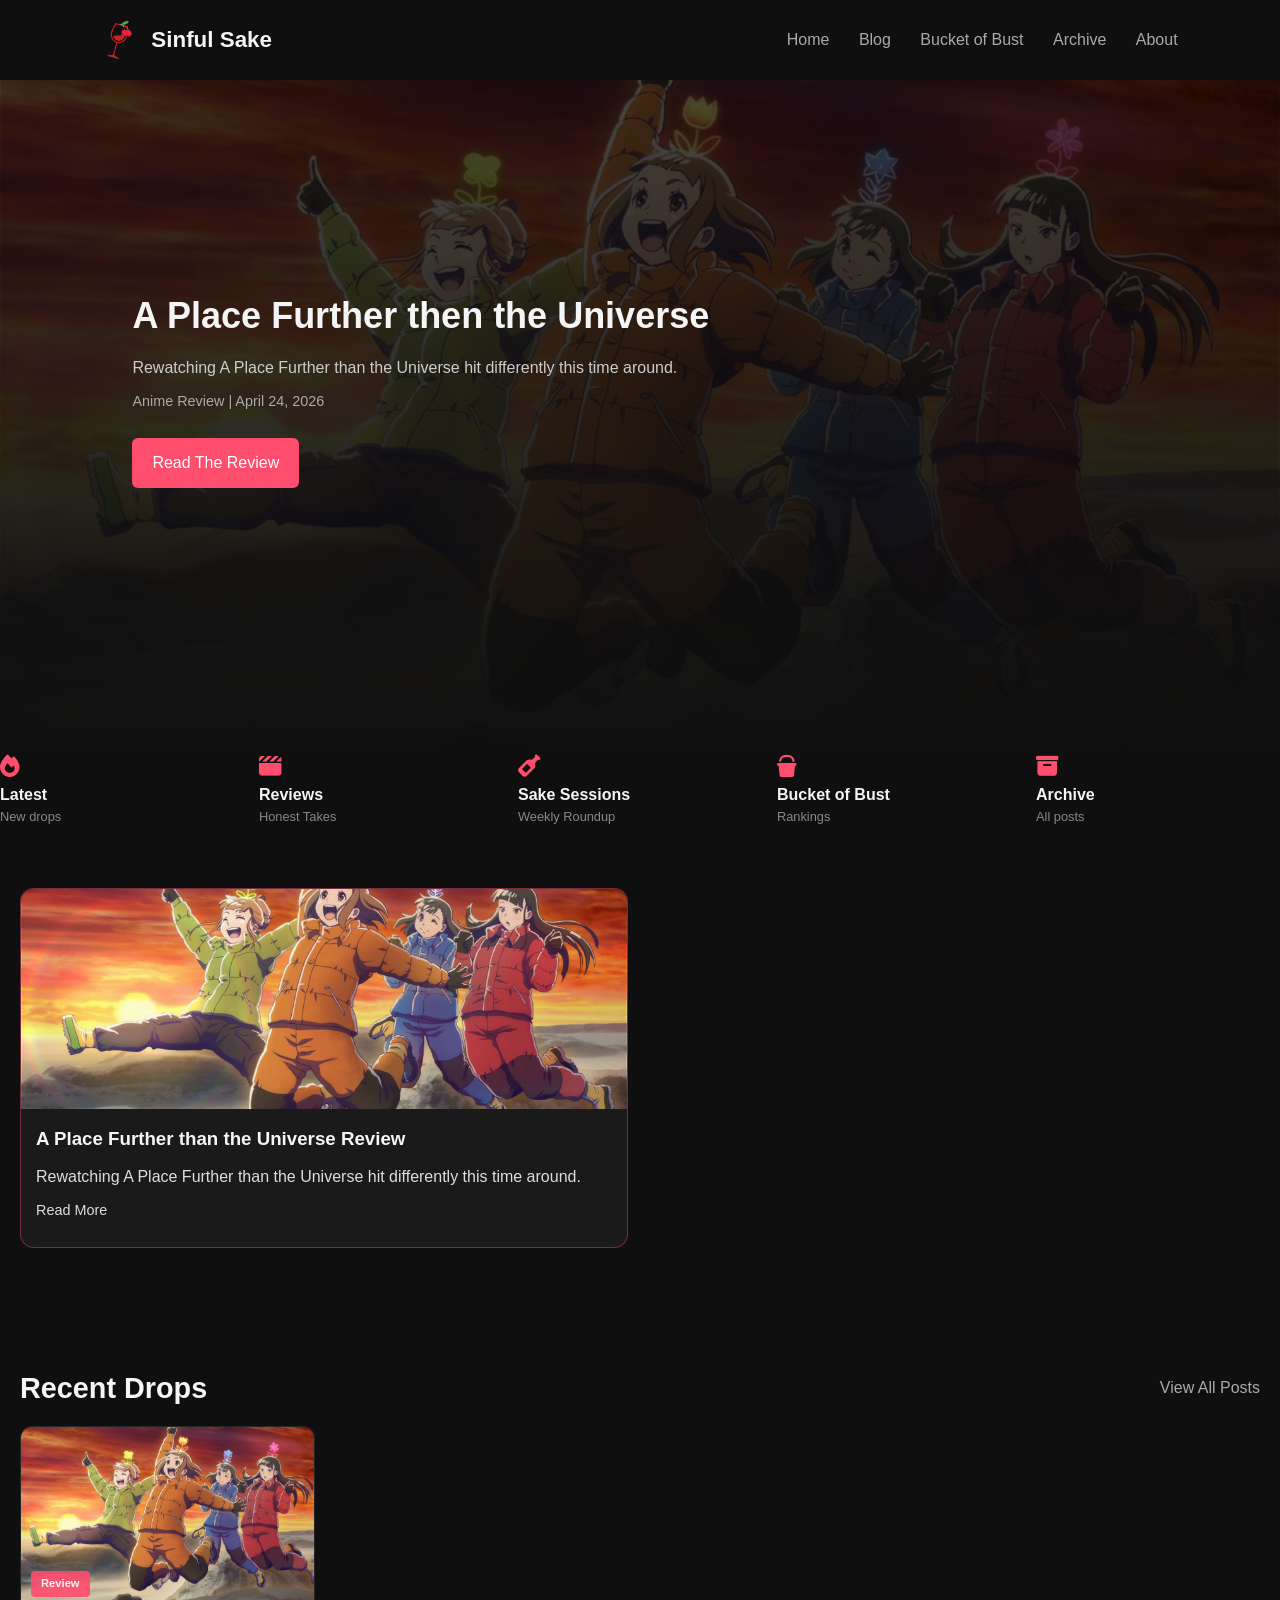
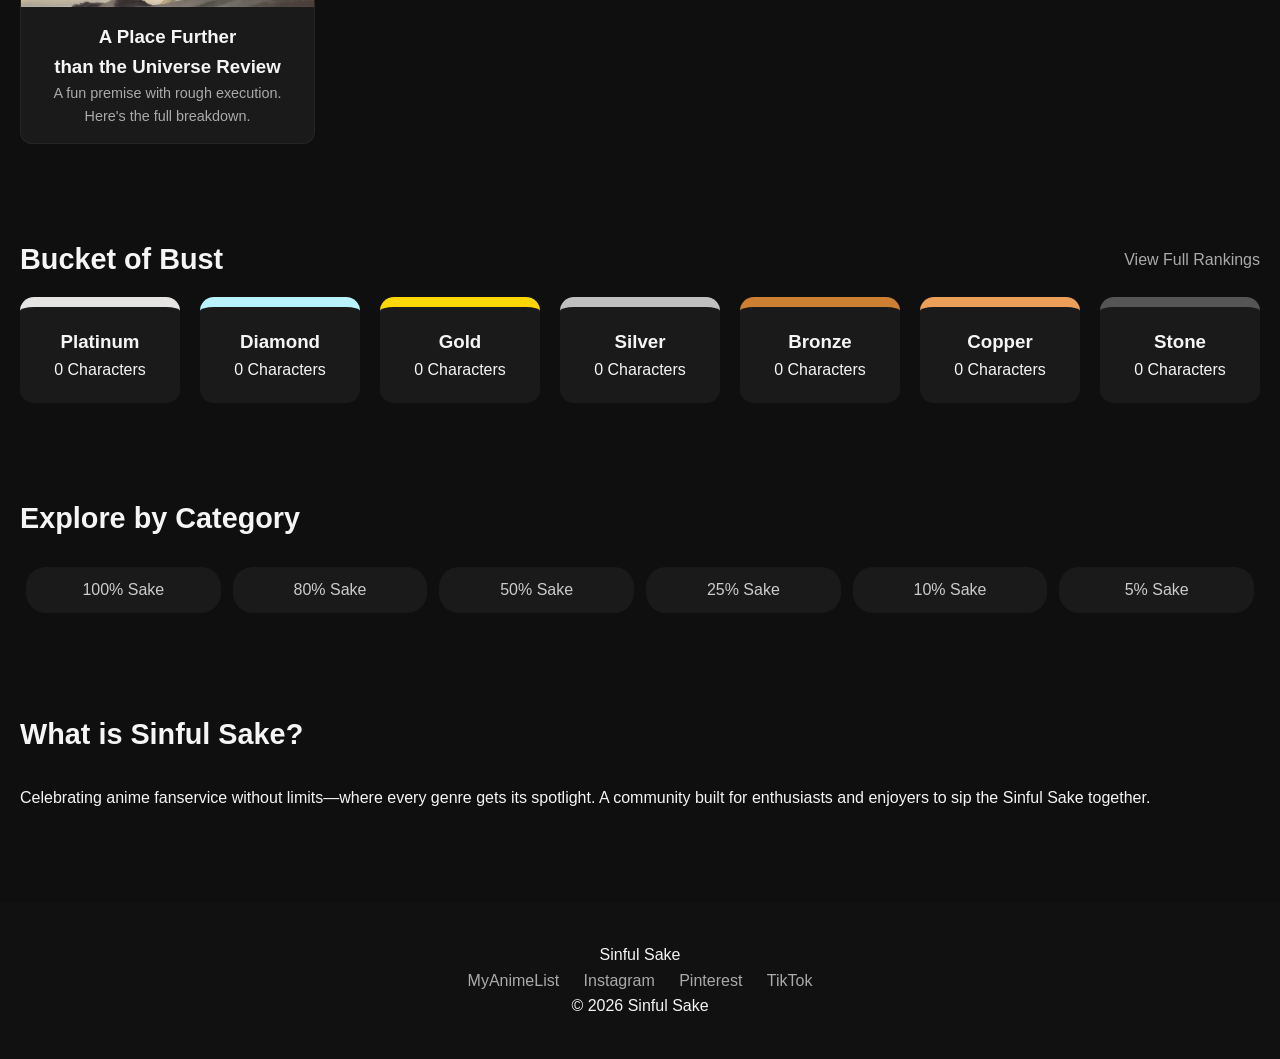
==== commit 7ea362ae: "Update index.html" ====
--- a/index.html
+++ b/index.html
@@ -12,6 +12,15 @@
     <link rel="stylesheet" href="css/pages.css">
     <link rel="stylesheet" href="css/post.css">
     <link rel="stylesheet" href="css/responsive.css">
+    <!-- Google tag (gtag.js) -->
+    <script async src="https://www.googletagmanager.com/gtag/js?id=G-5C6N6DQBXB"></script>
+    <script>
+      window.dataLayer = window.dataLayer || [];
+      function gtag(){dataLayer.push(arguments);}
+      gtag('js', new Date());
+    
+      gtag('config', 'G-5C6N6DQBXB');
+    </script>
 </head>
 
 <body>
@@ -212,4 +221,4 @@
 
 <script src="script.js"></script>
 </body>
-</html>+</html>
--- a/css/base.css
+++ b/css/base.css
@@ -24,7 +24,7 @@
     line-height: 1.6;
     display: flex;
     flex-direction: column;
-     min-height: 100vh;
+    min-height: 100vh;
 }
 
 a {
@@ -35,21 +35,22 @@
 h1, h2, h3 {
     font-weight: 700;
 }
+h2 {
+    font-size: 1.8rem;
+}
 
 /* BUTTON */
 .btn {
     display: inline-block;
-    margin-top: 20px;
-    padding: 10px 18px;
-    border: 1px solid #ff4d6d;
+    background: #ff4d6d;
+    color: #fff;
+    padding: 12px 20px;
     border-radius: 6px;
-    color: #ff4d6d;
     transition: 0.3s;
 }
 
 .btn:hover {
-    background: #ff4d6d;
-    color: #fff;
+    opacity: 0.85;
 }
 
 /* TAG BASE */
@@ -83,11 +84,18 @@
     max-width: 1440px;
     margin: 0 auto;
     padding: 0 20px;
+    padding-top: 5.75em;
 }
 
 img {
     user-select: none;
     pointer-events: none;
+}
+
+.subtitle {
+    display: block;
+    font-size: 0.8rem;
+    color: #888;
 }
 
 .noselect {
--- a/css/layout.css
+++ b/css/layout.css
@@ -1,6 +1,10 @@
-/* SECTION SPACING */
-section {
-    padding: 60px 8%;
+.character-section{
+    padding: 0;
+}
+
+.character-section-margin{
+    max-width: 1440px;
+    margin: 0 auto;
 }
 
 /* NAVBAR */
@@ -44,6 +48,7 @@
     display: grid;
     grid-template-columns: 1fr 1fr;
     gap: 25px;
+    padding-top: 3.75em;
 }
 
 .grid {
@@ -52,10 +57,45 @@
     gap: 25px;
 }
 
-#post-grid {
+.post-grid {
     display: grid;
     grid-template-columns: repeat(4, 1fr);
-    gap: 20px; 
+    gap: 20px;
+}
+
+.feature-bar {
+    display: grid;
+    grid-template-columns: repeat(auto-fit, minmax(180px, 1fr));
+    gap: 15px;
+    padding: 0;
+    max-width: 1440px;
+    margin: 0 auto;
+}
+
+.feature i {
+    font-size: 1.4rem;
+    color: #ff4d6d;
+}
+
+.hero-content {
+    max-width: 650px;
+    position: absolute;
+    bottom: 30px;
+    left: 30px;
+    z-index: 2;
+}
+
+.index {
+    position: relative;
+    max-width: 700px;
+}
+
+.index div{
+    margin-bottom: 1.75em;
+}
+
+.index .subtitle{
+    font-size: 16px;
 }
 
 /* FOOTER */
--- a/css/components.css
+++ b/css/components.css
@@ -0,0 +1,347 @@
+/* =========================
+BUTTONS & LINKS
+========================= */
+
+.view-all {
+    color: #aaa;
+    transition: 0.2s;
+}
+
+.view-all:hover {
+    color: #fff;
+}
+
+.filter-btn {
+    padding: 8px 16px;
+    border-radius: 20px;
+    border: 1px solid #222;
+    background: #111;
+    color: white;
+    cursor: pointer;
+    transition: 0.2s;
+}
+
+.filter-btn:hover, .filter-btn.active {
+    background: #ff2c2c;
+    border-color: #ff2c2c;
+}
+
+/* =========================
+CARD SYSTEM
+========================= */
+.card {
+    background: #111;
+    border: 1px solid #222;
+    border-radius: 14px;
+    padding: 20px;
+    margin-bottom: 25px;
+}
+
+.card-header {
+    margin-bottom: 10px;
+}
+
+.highlight {
+    margin-top: 10px;
+    padding: 10px;
+    border-left: 3px solid red;
+    background: rgba(255, 0, 0, 0.05);
+}
+
+/* =========================
+POST CARD (BLOG GRID)
+========================= */
+
+.post-card {
+    display: block;
+    background: #1a1a1a;
+    border-radius: 12px;
+    overflow: hidden;
+    text-align: center;
+    border: 1px solid rgba(255,255,255,0.05);
+    transition: 0.3s;
+}
+
+.post-card:hover {
+    transform: translateY(-5px);
+    border-color: rgba(255, 77, 109, 0.4);
+}
+
+.post-image {
+    position: relative;
+    height: 180px;
+}
+
+.post-image img {
+    width: 100%;
+    height: 100%;
+    object-fit: cover;
+}
+
+.post-body {
+    padding: 15px;
+}
+
+.post-body p {
+    color: #aaa;
+    font-size: 0.9rem;
+}
+
+/* LABELS */
+
+.label {
+    position: absolute;
+    bottom: 10px;
+    left: 10px;
+    padding: 4px 10px;
+    font-size: 0.7rem;
+    border-radius: 4px;
+    font-weight: bold;
+}
+
+.label.review { 
+    background: rgba(255,77,109,0.9); 
+
+}
+.label.weekly { 
+    background: rgba(100,150,255,0.9); 
+}
+
+.label.archive { 
+    background: rgba(200,200,200,0.7); 
+}
+
+/* =========================
+GALLERY SYSTEM
+========================= */
+
+.gallery {
+    display: grid;
+    grid-template-columns: repeat(auto-fit, minmax(250px, 1fr));
+    gap: 15px;
+}
+
+.gallery-item {
+    position: relative;
+    overflow: hidden;
+    border-radius: 12px;
+    background: #111;
+    cursor: pointer;
+}
+
+.gallery-item img {
+    width: 100%;
+    height: 200px;
+    object-fit: cover;
+    transition: 0.3s;
+}
+
+.gallery-item:hover img {
+    transform: scale(1.05);
+}
+
+/* OVERLAY */
+.overlay {
+    position: absolute;
+    bottom: 0;
+    width: 100%;
+    padding: 10px;
+    background: linear-gradient(to top, rgba(0,0,0,0.8), transparent);
+    opacity: 0;
+    transition: 0.3s;
+}
+
+.gallery-item:hover .overlay {
+    opacity: 1;
+}
+
+/* CAROUSEL MODE */
+
+.gallery-wrapper.carousel {
+    overflow-x: auto;
+    padding-bottom: 10px;
+}
+
+.gallery-wrapper::-webkit-scrollbar {
+    height: 6px;
+}
+
+.gallery-wrapper::-webkit-scrollbar-thumb {
+    background: #444;
+    border-radius: 10px;
+}
+
+.gallery.carousel {
+    display: flex;
+    gap: 15px;
+}
+
+.gallery.carousel .gallery-item {
+    min-width: 220px;
+}
+
+/* =========================
+CHARACTER SYSTEM
+========================= */
+.character-item {
+    background: #0f0f0f;
+    border: 1px solid #222;
+    border-radius: 12px;
+    overflow: hidden;
+    transition: 0.3s;
+}
+
+.character-item:hover {
+    transform: translateY(-5px);
+    box-shadow: 0 0 15px rgba(255, 44, 44, 0.2);
+}
+
+.character-item img {
+    width: 100%;
+    height: 180px;
+    object-fit: cover;
+}
+
+.char-info {
+    padding: 10px;
+    text-align: center;
+    font-size: 14px;
+}
+.char-info span {
+    color: #aaa;
+}
+.name {
+    font-weight: bold;
+}
+
+.character-list {
+    display: grid;
+    grid-template-columns: repeat(auto-fit, minmax(160px, 1fr));
+    gap: 15px;
+}
+
+.character-grid {
+    display: grid;
+    grid-template-columns: repeat(5, 1fr);
+    gap: 15px;
+}
+
+.character {
+    display: block;
+    background: #111;
+    border-radius: 10px;
+    overflow: hidden;
+    border: 1px solid #222;
+}
+
+.character img {
+    width: 100%;
+}
+
+/* SPECIAL STATES */
+
+.character-item.bucket {
+    border: 1px solid #ff2c2c;
+    box-shadow: 0 0 20px rgba(255, 44, 44, 0.3);
+}
+
+.verdict {
+    display: inline-block;
+    margin-top: 10px;
+    padding: 5px 10px;
+    border-radius: 5px;
+    font-size: 12px;
+    font-weight: bold;
+}
+
+.verdict.in {
+    background: #ff2c2c;
+    color: white;
+}
+
+/* =========================
+TAGS
+========================= */
+
+.tag {
+    font-size: 0.7rem;
+    padding: 2px 6px;
+    border-radius: 6px;
+    margin-left: 8px;
+    background: #333;
+}
+
+/* =========================
+RATING SYSTEM
+========================= */
+
+.rating-circle {
+    width: 140px;
+    height: 140px;
+    margin: 20px auto;
+    border-radius: 50%;
+    display: flex;
+    align-items: center;
+    justify-content: center;
+}
+
+.rating-number {
+    font-size: 48px;
+    font-weight: bold;
+}
+
+.rating-background {
+    position: absolute;
+    inset: 0;
+    opacity: 0.15;
+}
+
+/* =========================
+LIGHTBOX
+========================= */
+
+.lightbox {
+    position: fixed;
+    inset: 0;
+    background: rgba(0,0,0,0.95);
+    display: none;
+    align-items: center;
+    justify-content: center;
+    flex-direction: column;
+    z-index: 9999;
+}
+
+.lightbox.active {
+    display: flex;
+}
+
+.lightbox-img {
+    max-width: 90%;
+    max-height: 70vh;
+}
+
+.close {
+    position: absolute;
+    top: 20px;
+    right: 30px;
+    font-size: 30px;
+    cursor: pointer;
+}
+
+.nav {
+    position: absolute;
+    top: 50%;
+    transform: translateY(-50%);
+    font-size: 30px;
+    background: none;
+    border: none;
+    color: white;
+    cursor: pointer;
+}
+
+.prev { 
+    left: 20px; 
+}
+.next { 
+    right: 20px; 
+}
--- a/css/pages.css
+++ b/css/pages.css
@@ -1,63 +1,9 @@
-/* PAGE HEADER */
-.page-header {
-    text-align: center;
-}
-
-.page-header h1 {
-    font-size: 36px;
-}
-
-.page-header p {
-    color: #aaa;
-}
-
-/* TAGS */
-.tags {
-    margin-top: 20px;
-}
-
-.tags span, .tags a, .filter-btn {
-    all: unset;
-    display: inline-block;
-    padding: 10px 14px;
-    border-radius: 20px;
-    background: #1a1a1a;
-    color: #ddd;
-    margin: 6px;
-    cursor: pointer;
-    transition: 0.2s;
-}
-
-.tags span:hover, .tags a:hover, .filter-btn:hover, .filter-btn.active {
-    background: #ff4d6d;
-    color: #fff;
-}
-
-/* ABOUT */
-.about p {
-    margin: 15px 0;
-    color: #bbb;
-}
-
-/* PAGE WRAPPER */
-.page {
-    max-width: 1440px;
-    margin: 0 auto;
-    padding: 0 20px;
-    margin-top: 5%;
-}
-
-.page h1 {
-    font-size: 2.5rem;
-    margin-bottom: 20px;
-}
-
-.page p {
-    color: #bbb;
-    margin-bottom: 15px;
-}
-
 /* HERO */
+
+/* =========================
+HERO SYSTEM (ALL PAGES)
+========================= */
+
 .hero {
     box-sizing: border-box;
     min-height: 75vh;
@@ -67,100 +13,261 @@
     background: linear-gradient(to bottom, rgba(0,0,0,0.7), #0f0f0f),
                 url("../img/anime/a-place-further-than-the-universe/a-place-further-than-the-universe.jpeg") center/cover;
 }
-/* BLOG HERO BACKGROUND */
+
+.hero-content h1 {
+font-size: 36px;
+margin: 0;
+}
+
+.hero-content .subtitle {
+color: #ccc;
+margin: 10px 0;
+}
+
+.meta {
+margin-top: 10px;
+color: #aaa;
+font-size: 0.9rem;
+}
+
+/* VARIANTS */
 .blog-hero {
     background: linear-gradient(to bottom, rgba(0,0,0,0.7), #0f0f0f),
-    url("img/blog-hero.jpg") center/cover;
+    url("/img/blog-hero.jpg") center/cover;
     color: white;
     min-height: 50vh;
 }
 
 .bucket-hero {
     background: linear-gradient(to bottom, rgba(0,0,0,0.7), #0f0f0f),
-    url("img/bucket-hero.jpg") center/cover;
+    url("/img/bucket-hero.jpg") center/cover;
     color: white;
     min-height: 50vh;
 }
 
-.hero h1 {
-    font-size: 3.2rem;
-    margin: 15px 0;
-}
-
-.subtitle {
-    color: #bbb;
-    margin-bottom: 20px;
-}
-
-.meta {
-    display: flex;
-    gap: 15px;
+/* =====================
+   BUCKET / TIERS
+===================== */
+
+.bucket-grid {
+    display: flex;
+    gap: 20px;
+}
+
+.view-tier {
+    font-size: 12px;
     color: #aaa;
-    font-size: 0.9rem;
-    margin-bottom: 20px;
-}
-
-.rating {
-    color: #ff4d6d;
-}
-
-.badge {
-    display: inline-block;
-    background: rgba(255,77,109,0.15);
-    color: #ff4d6d;
-    padding: 6px 12px;
-    border-radius: 6px;
-    font-size: 0.8rem;
-}
-
-.btn-primary {
-    display: inline-block;
-    background: #ff4d6d;
-    color: #fff;
-    padding: 12px 20px;
-    border-radius: 6px;
+}
+
+.platinum { border-top: 10px solid #e5e4e2; }
+.diamond  { border-top: 10px solid #b9f2ff; }
+.gold     { border-top: 10px solid #ffd700; }
+.silver   { border-top: 10px solid #c0c0c0; }
+.bronze   { border-top: 10px solid #cd7f32; }
+.copper   { border-top: 10px solid #eb9f59; }
+.stone    { border-top: 10px solid #555; }
+
+/* =========================
+HEADER HERO (IMAGE STYLE)
+========================= */
+
+.header-hero {
+position: relative;
+height: 300px;
+border-radius: 16px;
+overflow: hidden;
+}
+
+.header-hero img {
+width: 100%;
+height: 100%;
+object-fit: cover;
+filter: brightness(0.5);
+}
+
+.header-overlay {
+position: absolute;
+inset: 0;
+background: linear-gradient(
+to top,
+rgba(0,0,0,0.85),
+rgba(0,0,0,0.4),
+transparent
+);
+}
+
+.header-content {
+position: absolute;
+bottom: 30px;
+left: 30px;
+}
+
+.character-header {
+    display: flex;
+    justify-content: space-around;
+    align-items: flex-end;
+    gap: 20px;
+    width: 100%;
+}
+
+/* =========================
+ARCHIVE PAGE
+========================= */
+
+.page {
+padding: 40px 8%;
+max-width: 1000px;
+margin: auto;
+}
+
+.archive-header {
+    display: flex;
+    justify-content: space-between;
+    align-items: center;
+    margin-bottom: 2em;
+    min-width: 500px;
+}
+
+.archive-header h1 {
+margin: 0;
+}
+
+.archive-controls {
+display: flex;
+gap: 10px;
+}
+
+/* SEARCH */
+
+#searchInput {
+padding: 0.6rem 0.9rem;
+border-radius: 8px;
+border: 1px solid #444;
+background: #111;
+color: #fff;
+width: 220px;
+}
+
+#searchInput:focus {
+border-color: #888;
+}
+
+/* LIST */
+
+.archive-list {
+list-style: none;
+padding: 0;
+}
+
+.archive-list li {
+display: flex;
+justify-content: space-between;
+margin-bottom: 10px;
+}
+
+/* =========================
+BLOG GRID PAGE
+========================= */
+
+.recent {
+padding-top: 0;
+}
+
+.filter-group {
+    display: flex;
+    flex-wrap: wrap;
+    justify-content: center;
+    gap: 10px;
+    margin: 20px 0;
+}
+
+/* =========================
+BUCKET (TIER SYSTEM)
+========================= */
+.tier-card {
+background: #0f0f0f;
+margin-bottom: 30px;
+border-radius: 16px;
+overflow: hidden;
+border: 1px solid rgba(255,255,255,0.05);
+}
+
+.tier-header {
+display: flex;
+justify-content: space-between;
+align-items: center;
+padding: 15px 20px;
+background: #1a1a1a;
+}
+
+.tier-header h2 {
+margin: 0;
+}
+
+.view-tier {
+font-size: 12px;
+color: #aaa;
+text-decoration: none;
+}
+
+.view-tier:hover {
+color: #ff2c2c;
+}
+
+/* GRID BEHAVIOR */
+.tier {
+    background: #1a1a1a;
+    padding: 20px;
+    border-radius: 14px;
+    text-align: center;
     transition: 0.3s;
-}
-
-.btn-primary:hover {
-    opacity: 0.85;
-}
-
-/* FEATURE BAR */
-.feature-bar {
-    display: grid;
-    grid-template-columns: repeat(auto-fit, minmax(180px, 1fr));
-    gap: 15px;
-    padding: 0;
-    max-width: 1440px;
-    margin: 0 auto;
-}
-
-.feature i {
-    font-size: 1.4rem;
-    color: #ff4d6d;
-}
-
-.feature span {
-    display: block;
-    font-size: 0.8rem;
-    color: #888;
-}
-
-.feature:hover {
-    background: #1a1a1a;
-    transform: translateY(-3px);
-    color: #fff;
-}
-
-/* SPLIT SECTION */
-.split-highlight {
-    display: grid;
-    grid-template-columns: 1fr 1fr;
-    gap: 25px;
-}
-
-.highlight-card {
+    flex: 1;
+}
+
+.tier:hover {
+    transform: translateY(-5px);
+}
+
+.tier-card .character-grid {
+padding: 20px;
+}
+
+/* =========================
+BUCKET LABEL
+========================= */
+
+.bucket-character {
+display: inline-block;
+padding: 10px 14px;
+border-radius: 8px;
+background: #111;
+font-weight: bold;
+width: 90%;
+padding: 1em 0;
+margin-top: 1em;
+text-align: center;
+}
+
+/* =========================
+SMALL UTILITIES
+========================= */
+
+.section-header {
+display: flex;
+justify-content: space-between;
+align-items: center;
+margin-bottom: 15px;
+}
+
+.section-title {
+margin: 30px 0 10px;
+border-left: 4px solid red;
+padding-left: 10px;
+}
+
+/* INDEX  */
+
+.featured {
     background: #1a1a1a;
     border-radius: 14px;
     overflow: hidden;
@@ -168,28 +275,65 @@
     display: flex;
     flex-direction: column;
     cursor: pointer;
-}
-
-.highlight-card img {
+    padding: 0;
+    border: 1px solid rgba(255, 77, 109, 0.4);
+}
+
+.featured img {
     width: 100%;
     height: 220px;
     object-fit: cover;
     display: block;
 }
 
-.highlight-card .content {
-    padding: 15px;
-}
-
-.highlight-card h3 {
+.featured-tag {
+    display: inline-block;
+    background: #ff2c2c;
+    padding: 6px 12px;
+    border-radius: 20px;
+    font-size: 12px;
     margin-bottom: 10px;
-}
-
-.highlight-card.red {
-    border: 1px solid rgba(255,77,109,0.4);
-}
-
-.highlight-card.purple {
-    border: 1px solid rgba(150,100,255,0.4);
-}
-
+    text-transform: uppercase;
+}
+.category-tags {
+    display: flex;
+    margin-top: 20px;
+}
+
+.category-tags a {
+    display: inline-block;
+    padding: 10px 16px;
+    margin: 6px;
+    border-radius: 20px;
+    background: #1a1a1a;
+    color: #ccc;
+    transition: 0.3s;
+    flex: 1;
+    text-align: center;
+}
+
+.category-tags a:hover {
+    background: #ff4d6d;
+    color: #fff;
+}
+.about {
+    margin-bottom: 5.75em;
+}
+.about p {
+    margin-top: 1.75em;
+}
+
+/* ABOUT PAGE */
+
+.about-layout {
+    margin-top: 6.75em;
+}
+
+.about-layout h1 {
+    padding-bottom: 1em;
+}
+
+.about-layout p {
+    color: #bbb;
+    margin-bottom: 15px;
+}
--- a/css/post.css
+++ b/css/post.css
@@ -1,4 +1,7 @@
-/* POST LAYOUT */
+/* =====================
+   POST PAGE
+===================== */
+
 .post {
     max-width: 1440px;
     margin: auto;
@@ -11,17 +14,54 @@
 }
 
 .post-meta {
-    color: #aaa;
+    display: flex;
+    gap: 10px;
+    font-size: 0.8rem;
+    color: #888;
 }
 
-/* HERO IMAGE */
-.post-hero img {
-    width: 100%;
-    border-radius: 12px;
-    margin: 20px 0;
+/* HERO WRAPPER */
+.hero-wrapper {
+    position: relative;
+    height: 400px;
+    border-radius: 16px;
+    overflow: hidden;
+    margin-bottom: 20px;
 }
 
-/* POST CONTENT */
+.hero-wrapper img {
+    width: 100%;
+    height: 100%;
+    object-fit: cover;
+    filter: brightness(0.5);
+}
+
+.hero-overlay {
+    position: absolute;
+    inset: 0;
+    background: linear-gradient(
+        to top,
+        rgba(0,0,0,0.85),
+        rgba(0,0,0,0.4),
+        transparent
+    );
+}
+
+.meta-row {
+    display: flex;
+    gap: 10px;
+    font-size: 0.9rem;
+    color: #bbb;
+}
+
+/* =====================
+   POST CONTENT
+===================== */
+
+.post-content {
+    padding: 15px;
+}
+
 .post-content h2 {
     margin-top: 30px;
     color: #ff4d6d;
@@ -40,389 +80,9 @@
     margin-bottom: 5px;
 }
 
-/* RATING */
-.rating {
-    font-size: 1.5rem;
-    font-weight: bold;
-}
-
-/* POST CARDS */
-.post-image {
-    width: 100%;
-    height: 200px;
-    overflow: hidden;
-}
-
-.post-image img {
-    width: 100%;
-    height: 100%;
-    object-fit: cover;
-    transition: 0.3s;
-}
-
-
-.post-content {
-    padding: 15px;
-}
-
-/* CHARACTERS */
-.character-list {
-    display: grid;
-    grid-template-columns: repeat(auto-fit, minmax(160px, 1fr));
-    gap: 15px;
-}
-
-.character {
-    display: block;
-    text-decoration: none;
-    color: white;
-    background: #111;
-    border-radius: 10px;
-    overflow: hidden;
-    border: 1px solid #222;
-    transition: 0.2s;
-}
-
-.character:hover {
-    transform: translateY(-4px);
-    border-color: #ff2c2c;
-}
-
-.character img {
-    width: 100%;
-    object-fit: cover;
-}
-
-.char-info {
-    padding: 8px;
-    text-align: center;
-}
-
-.char-info .name {
-    font-size: 13px;
-    font-weight: bold;
-}
-
-.char-info span {
-    font-size: 11px;
-    color: #aaa;
-}
-
-/* GALLERY */
-.gallery {
-    display: grid;
-    grid-template-columns: repeat(auto-fit, minmax(300px, 1fr));
-    gap: 20px;
-    margin-top: 25px;
-}
-
-.gallery-item {
-    position: relative;
-    overflow: hidden;
-    border-radius: 14px;
-    background: #111;
-    cursor: pointer;
-}
-
-.gallery-item img {
-    width: 100%;
-    height: 220px;
-    object-fit: cover;
-    transition: transform 0.4s ease;
-}
-
-.gallery-item:hover img {
-    transform: scale(1.08);
-}
-
-.overlay {
-    position: absolute;
-    bottom: 0;
-    left: 0;
-    right: 0;
-    padding: 12px;
-    background: linear-gradient(to top, rgba(0,0,0,0.8), transparent);
-    opacity: 0;
-    transition: opacity 0.3s ease;
-    pointer-events: none;
-}
-
-.gallery-item:hover .overlay {
-    opacity: 1;
-}
-
-.overlay p {
-    font-size: 0.9rem;
-    color: #fff;
-}
-
-/* TIER SYSTEM */
-.tier-card {
-    background: #0f0f0f;
-    margin-bottom: 30px;
-    border-radius: 16px;
-    overflow: hidden;
-    border: 1px solid rgba(255,255,255,0.05);
-}
-
-.tier-header {
-    display: flex;
-    justify-content: space-between;
-    align-items: center;
-    padding: 20px;
-    gap: 12px;
-    background: #1a1a1a;
-}
-
-.tier-header h2 {
-    margin: 0;
-}
-
-.view-tier {
-    font-size: 12px;
-    color: #aaa;
-    text-decoration: none;
-}
-
-.view-tier:hover {
-    color: #ff2c2c;
-}
-
-.tier-rank {
-    font-size: 0.85rem;
-    color: #aaa;
-}
-
-.tier {
-    background: #1a1a1a;
-    padding: 20px;
-    border-radius: 14px;
-    text-align: center;
-    transition: 0.3s;
-    border: 1px solid rgba(255,255,255,0.05);
-    flex: 1;
-}
-
-.tier:hover {
-    transform: translateY(-5px);
-}
-
-.bucket-character{
-    display: inline-block;
-    width: 90%;
-    margin: 0 auto;
-    text-align: center;
-    margin-top: 5px;
-    padding: 15px 10px;
-    font-weight: bold;
-    color: white;
-    background-color:#111;
-}
-
-/* TIER COLORS */
-.platinum { 
-    border-top: 10px solid #e5e4e2; 
-}
-.diamond { 
-    border-top: 10px solid #b9f2ff; 
-}
-.gold { 
-    border-top: 10px solid #ffd700; 
-}
-.silver { 
-    border-top: 10px solid #c0c0c0; 
-}
-.bronze { 
-    border-top: 10px solid #cd7f32; 
-}
-.copper { 
-    border-top: 10px solid #eb9f59; 
-}
-.stone { 
-    border-top: 10px solid #555; 
-}
-
-/* SECTION HEADER */
-.section-header {
-    display: flex;
-    justify-content: space-between;
-    align-items: center;
-    margin-bottom: 20px;
-}
-
-.section-header h2 {
-    font-size: 1.8rem;
-}
-
-.view-all {
-    color: #aaa;
-    transition: 0.2s;
-}
-
-.view-all:hover {
-    color: #fff;
-}
-
-/* GRID */
-.post-grid {
-    display: grid;
-    grid-template-columns: repeat(4, 1fr);
-    gap: 20px;
-}
-
-/* CARD */
-.post-card {
-    background: #1a1a1a;
-    border-radius: 12px;
-    overflow: hidden;
-    transition: 0.3s;
-    display: block;
-    text-align: center;
-    border: 1px solid rgba(255,255,255,0.05);
-}
-
-.post-card:hover {
-    transform: translateY(-5px);
-    border-color: rgba(255, 77, 109, 0.4);
-}
-
-.post-card:hover img {
-    transform: scale(1.05);
-}
-
-/* IMAGE */
-.post-image {
-    position: relative;
-    height: 180px;
-}
-
-.post-image img {
-    width: 100%;
-    height: 100%;
-    object-fit: cover;
-}
-
-/* LABEL */
-.label {
-    position: absolute;
-    bottom: 10px;
-    left: 10px;
-    padding: 4px 10px;
-    font-size: 0.7rem;
-    border-radius: 4px;
-    font-weight: bold;
-}
-
-.label.review {
-    background: rgba(255,77,109,0.9);
-}
-
-.label.weekly {
-    background: rgba(100,150,255,0.9);
-}
-
-.label.archive {
-    background: rgba(200,200,200,0.7);
-}
-
-/* BODY */
-.post-body {
-    padding: 15px;
-}
-
-.post-body h3 {
-    margin-bottom: 8px;
-}
-
-.post-body p {
-    color: #aaa;
-    font-size: 0.9rem;
-    margin-bottom: 10px;
-}
-
-/* META */
-.post-meta {
-    display: flex;
-    gap: 10px;
-    font-size: 0.8rem;
-    color: #888;
-}
-
-.category-section {
-    padding: 60px 8%;
-}
-
-.category-section h2{
-    font-size: 1.8rem;
-}
-
-.category-tags {
-    display: flex;
-    margin-top: 20px;
-}
-
-.category-tags a {
-    display: inline-block;
-    padding: 10px 16px;
-    margin: 6px;
-    border-radius: 20px;
-    background: #1a1a1a;
-    color: #ccc;
-    transition: 0.3s;
-    flex: 1;
-    text-align: center;
-}
-
-.category-tags a:hover {
-    background: #ff4d6d;
-    color: #fff;
-}
-
-/* GENERAL CARD STYLE */
-.card {
-    background: #111;
-    border: 1px solid #222;
-    border-radius: 14px;
-    padding: 20px;
-    margin-bottom: 25px;
-    box-shadow: 0 0 20px rgba(255, 0, 0, 0.05);
-}
-
-/* HEADERS */
-.card-header {
-    padding: 1% 0;
-}
-
-.card-header p{
-    padding: 5px 0;
-}
-/* HIGHLIGHT TEXT */
-.highlight {
-    margin-top: 10px;
-    padding: 10px;
-    border-left: 3px solid red;
-    background: rgba(255, 0, 0, 0.05);
-}
-
-/* SCORE STYLE */
-.score {
-    font-size: 48px;
-    font-weight: bold;
-    color: #ff2c2c;
-    margin-top: 10px;
-}
-
-.score span {
-    font-size: 18px;
-    color: #aaa;
-}
-
-/* SPLIT CARD */
-.split {
-    display: flex;
-    gap: 20px;
-}
-
+/* =====================
+   SPLIT (GOOD / BAD)
+===================== */
 .good h3 {
     color: #4caf50;
 }
@@ -431,156 +91,26 @@
     color: #ff4d4d;
 }
 
-/* CHARACTER SECTION */
-.character-highlight {
-    display: flex;
-    gap: 20px;
-    align-items: center;
-    margin-top: 15px;
-}
+/* =====================
+   RATING
+===================== */
 
-.character-highlight img {
-    width: 120px;
-    border-radius: 10px;
-    border: 2px solid #ff2c2c;
-}
-
-/* FINAL RATING */
 .final-rating-card {
     text-align: center;
     padding: 30px;
+    border: 1px solid #222;
+    border-radius: 16px;
+    position: relative;
 }
 
-.rating-box {
-    font-size: 64px;
-    font-weight: bold;
-    color: #ff2c2c;
+.rating-content {
+    position: relative;
 }
 
-.rating-box small {
-    font-size: 20px;
-    color: #aaa;
-}
-
-/* SECTION TITLE */
-.section-title {
-    margin: 30px 0 10px;
-    border-left: 4px solid red;
-    padding-left: 10px;
-}
-
-/* HERO WRAPPER */
-.hero-wrapper {
-    position: relative;
-    height: 400px;
-    border-radius: 16px;
-    overflow: hidden;
-    margin-bottom: 20px;
-}
-
-/* IMAGE */
-.hero-wrapper img {
-    width: 100%;
-    height: 100%;
-    object-fit: cover;
-    filter: brightness(0.5);
-    position: relative;
-    z-index: 0;
-}
-
-/* DARK OVERLAY */
-.hero-overlay {
-    position: absolute;
-    inset: 0;
-    z-index: 1;
-    background: linear-gradient(
-        to top,
-        rgba(0,0,0,0.85),
-        rgba(0,0,0,0.4),
-        transparent
-    );
-}
-
-/* FEATURED TAG */
-.featured-tag {
-    display: inline-block;
-    background: #ff2c2c;
-    padding: 6px 12px;
-    border-radius: 20px;
-    font-size: 12px;
-    margin-bottom: 10px;
-    text-transform: uppercase;
-}
-
-/* SUBTITLE */
-.subtitle {
-    color: #ccc;
-    margin: 10px 0;
-}
-
-/* SUBTLE BACKGROUND GLOW */
-.rating-background {
-    position: absolute;
-    inset: 0;
-    background: radial-gradient(
-        circle at center,
-        rgba(255, 44, 44, 0.15),
-        transparent 70%
-    );
-    opacity: 0.8;
-}
-
-/* CONTENT */
-.rating-content {
-    position: relative;
-    text-align: center;
-}
-
-/* TITLE */
-.final-rating-card h2 {
+.rating-title {
     margin-bottom: 10px;
 }
 
-/* VERDICT TEXT */
-.verdict-line {
-    color: #bbb;
-    margin-bottom: 25px;
-    font-style: italic;
-}
-
-/* DEFAULT */
-.final-rating-card {
-    position: relative;
-    border-radius: 16px;
-    overflow: hidden;
-    border: 1px solid #222;
-}
-
-/* BACKGROUND GLOW (changes via JS class) */
-.rating-background {
-    position: absolute;
-    inset: 0;
-    opacity: 0.15;
-}
-
-/* COLOR THEMES */
-.rating-masterpiece .rating-background {
-    background: radial-gradient(circle, #ff2c2c, transparent 70%);
-}
-
-.rating-great .rating-background {
-    background: radial-gradient(circle, #4caf50, transparent 70%);
-}
-
-.rating-mid .rating-background {
-    background: radial-gradient(circle, #ffc107, transparent 70%);
-}
-
-.rating-bad .rating-background {
-    background: radial-gradient(circle, #ff4d4d, transparent 70%);
-}
-
-/* CIRCLE */
 .rating-circle {
     width: 140px;
     height: 140px;
@@ -591,358 +121,12 @@
     justify-content: center;
 }
 
-/* DYNAMIC BORDER COLORS */
-.rating-masterpiece .rating-circle {
-    border: 3px solid #ff2c2c;
-    box-shadow: 0 0 25px rgba(255,44,44,0.5);
-}
-
-.rating-great .rating-circle {
-    border: 3px solid #4caf50;
-    box-shadow: 0 0 25px rgba(76,175,80,0.5);
-}
-
-.rating-mid .rating-circle {
-    border: 3px solid #ffc107;
-}
-
-.rating-bad .rating-circle {
-    border: 3px solid #ff4d4d;
-}
-
-/* TEXT */
 .rating-number {
     font-size: 48px;
     font-weight: bold;
 }
 
-.rating-label {
-    font-weight: 500;
-}
-
-.rating-tag {
-    display: inline-block;
-    margin-top: 10px;
-    padding: 5px 10px;
-    border-radius: 20px;
-    font-size: 12px;
-}
-
-@keyframes pulse {
-    0% { box-shadow: 0 0 10px rgba(255,44,44,0.3); }
-    50% { box-shadow: 0 0 30px rgba(255,44,44,0.6); }
-    100% { box-shadow: 0 0 10px rgba(255,44,44,0.3); }
-}
-
-.character-grid {
-    display: grid;
-    grid-template-columns: repeat(5, 1fr);
-    gap: 15px;
-    margin-top: 15px;
-}
-
-.character-grid a:nth-child(n+11) {
-    display: none;
-}
-
-/* CARD */
-.character-item {
-    background: #0f0f0f;
-    border: 1px solid #222;
-    border-radius: 12px;
-    overflow: hidden;
-    transition: 0.3s;
-}
-
-.character-item:hover {
-    transform: translateY(-5px);
-    box-shadow: 0 0 15px rgba(255, 44, 44, 0.2);
-}
-
-/* IMAGE */
-.character-item img {
-    width: 100%;
-    height: 180px;
-    object-fit: cover;
-}
-
-/* INFO */
-.char-info {
-    padding: 15px;
-}
-
-.char-info h3 {
-    margin-bottom: 8px;
-}
-
-/* VERDICT TAGS */
-.verdict {
-    display: inline-block;
-    margin-top: 10px;
-    padding: 5px 10px;
-    border-radius: 5px;
-    font-size: 12px;
-    font-weight: bold;
-}
-
-/* IN BUCKET */
-.verdict.in {
-    background: #ff2c2c;
-    color: white;
-}
-
-/* SPECIAL GLOW FOR BUCKET PICKS */
-.character-item.bucket {
-    border: 1px solid #ff2c2c;
-    box-shadow: 0 0 20px rgba(255, 44, 44, 0.3);
-}
-
-/* LIGHTBOX BACKGROUND */
-.lightbox {
-    position: fixed;
-    inset: 0;
-    background: rgba(0,0,0,0.95);
-    display: none;
-    align-items: center;
-    justify-content: center;
-    flex-direction: column;
-    z-index: 9999;
-}
-
-/* ACTIVE STATE */
-.lightbox.active {
-    display: flex;
-}
-
-/* IMAGE */
-.lightbox-img {
-    max-width: 90%;
-    max-height: 70vh;
-    border-radius: 10px;
-}
-
-/* CAPTION */
-.lightbox-caption {
-    color: #ccc;
-    margin-top: 15px;
-    font-size: 14px;
-    text-align: center;
-}
-
-/* CLOSE BUTTON */
-.lightbox .close {
-    position: absolute;
-    top: 20px;
-    right: 30px;
-    font-size: 30px;
-    cursor: pointer;
-}
-
-/* NAV BUTTONS */
-.nav {
-    position: absolute;
-    top: 50%;
-    transform: translateY(-50%);
-    font-size: 30px;
-    background: none;
-    border: none;
-    color: white;
-    cursor: pointer;
-    padding: 10px;
-}
-
-.prev { left: 20px; }
-.next { right: 20px; }
-
-/* HOVER EFFECT ON GALLERY */
-.gallery-item img {
-    cursor: pointer;
-    transition: 0.3s;
-}
-
-.gallery-item img:hover {
-    transform: scale(1.03);
-}
-
-.filter-group {
-    display: flex;
-    gap: 10px;
-    justify-content: center;
-    margin: 20px 0;
-}
-
-.filter-btn {
-    padding: 8px 16px;
-    border-radius: 20px;
-    border: 1px solid #222;
-    background: #111;
-    color: white;
-    cursor: pointer;
-    transition: 0.2s;
-}
-
-.filter-btn.active,
-.filter-btn:hover {
-    background: #ff2c2c;
-    border-color: #ff2c2c;
-}
-
-/* HERO CONTAINER */
-.header-hero {
-    position: relative;
-    height: 300px;
-    border-radius: 16px;
-    overflow: hidden;
-    padding: 0;
-    margin: auto 0;
-}
-
-/* IMAGE */
-.header-hero img {
-    width: 100%;
-    height: 100%;
-    object-fit: cover;
-    filter: brightness(0.5);
-}
-
-/* OVERLAY */
-.header-overlay {
-    position: absolute;
-    inset: 0;
-    background: linear-gradient(
-        to top,
-        rgba(0,0,0,0.85),
-        rgba(0,0,0,0.4),
-        transparent
-    );
-}
-
-/* TEXT CONTENT */
-.header-content {
-    position: absolute;
-    bottom: 30px;
-    left: 30px;
-}
-
-.header-content h1 {
-    font-size: 36px;
-    margin: 0;
-}
-
-.header-content p {
-    color: #ccc;
-    margin-top: 5px;
-}
-
-/* CONTENT */
-.hero-content {
-    max-width: 600px;
-    position: absolute;
-    bottom: 30px;
-    left: 30px;
-    z-index: 2;
-}
-
-.index{
-    position: relative;
-}
-
-.hero-content h1 {
-    font-size: 36px;
-    margin: 0;
-}
-
-.bucket-grid{
-    display: flex;
-    gap: 20px;
-}
-
-.archive-header {
-    display: flex;
-    align-items: center;
-    justify-content: space-between;
-    min-width: 500px;
-    margin-bottom: 2em;
-}
-
-.archive-header h1 {
-    grid-column: 2;
-    text-align: center;
-    margin: 0;
-}
-
-#searchInput {
-    padding: 0.6rem 0.9rem;
-    border-radius: 8px;
-    border: 1px solid #444;
-    background: #111;
-    color: #fff;
-    outline: none;
-    width: 220px;
-    transition: border 0.2s ease, box-shadow 0.2s ease;
-}
-
-#searchInput::placeholder {
-    color: #777;
-}
-
-#searchInput:focus {
-    border-color: #888;
-    box-shadow: 0 0 0 2px rgba(255,255,255,0.1);
-}
-
-.tag {
-    font-size: 0.7rem;
-    padding: 2px 6px;
-    border-radius: 6px;
-    margin-left: 8px;
-    background: #333;
-}
-
-.character-section{
-    padding: 0;
-}
-
-.character-section-margin{
-    max-width: 1440px;
-    margin: 0 auto;
-}
-
-.character-hero{
-    margin-bottom: 25px;
-    height: auto;
-}
-
-.character-header{
-    display: flex;
-    width: 100%;
-    flex-direction: row;
-    justify-content: space-around;
-}
-
-/* WRAPPER */
-.gallery-wrapper.carousel {
-    overflow-x: auto;
-    padding-bottom: 10px;
-    scroll-behavior: smooth;
-}
-.gallery-wrapper::-webkit-scrollbar {
-    height: 6px;
-}
-
-.gallery-wrapper::-webkit-scrollbar-thumb {
-    background: #444;
-    border-radius: 10px;
-}
-
-/* HORIZONTAL MODE */
-.gallery.carousel {
-    display: flex;
-    gap: 15px;
-}
-
-/* ITEMS IN CAROUSEL */
-.gallery.carousel .gallery-item {
-    min-width: 220px;
-    flex: 0 0 auto;
+.rating-total {
+    font-size: 20px;
+    color: #aaa;
 }
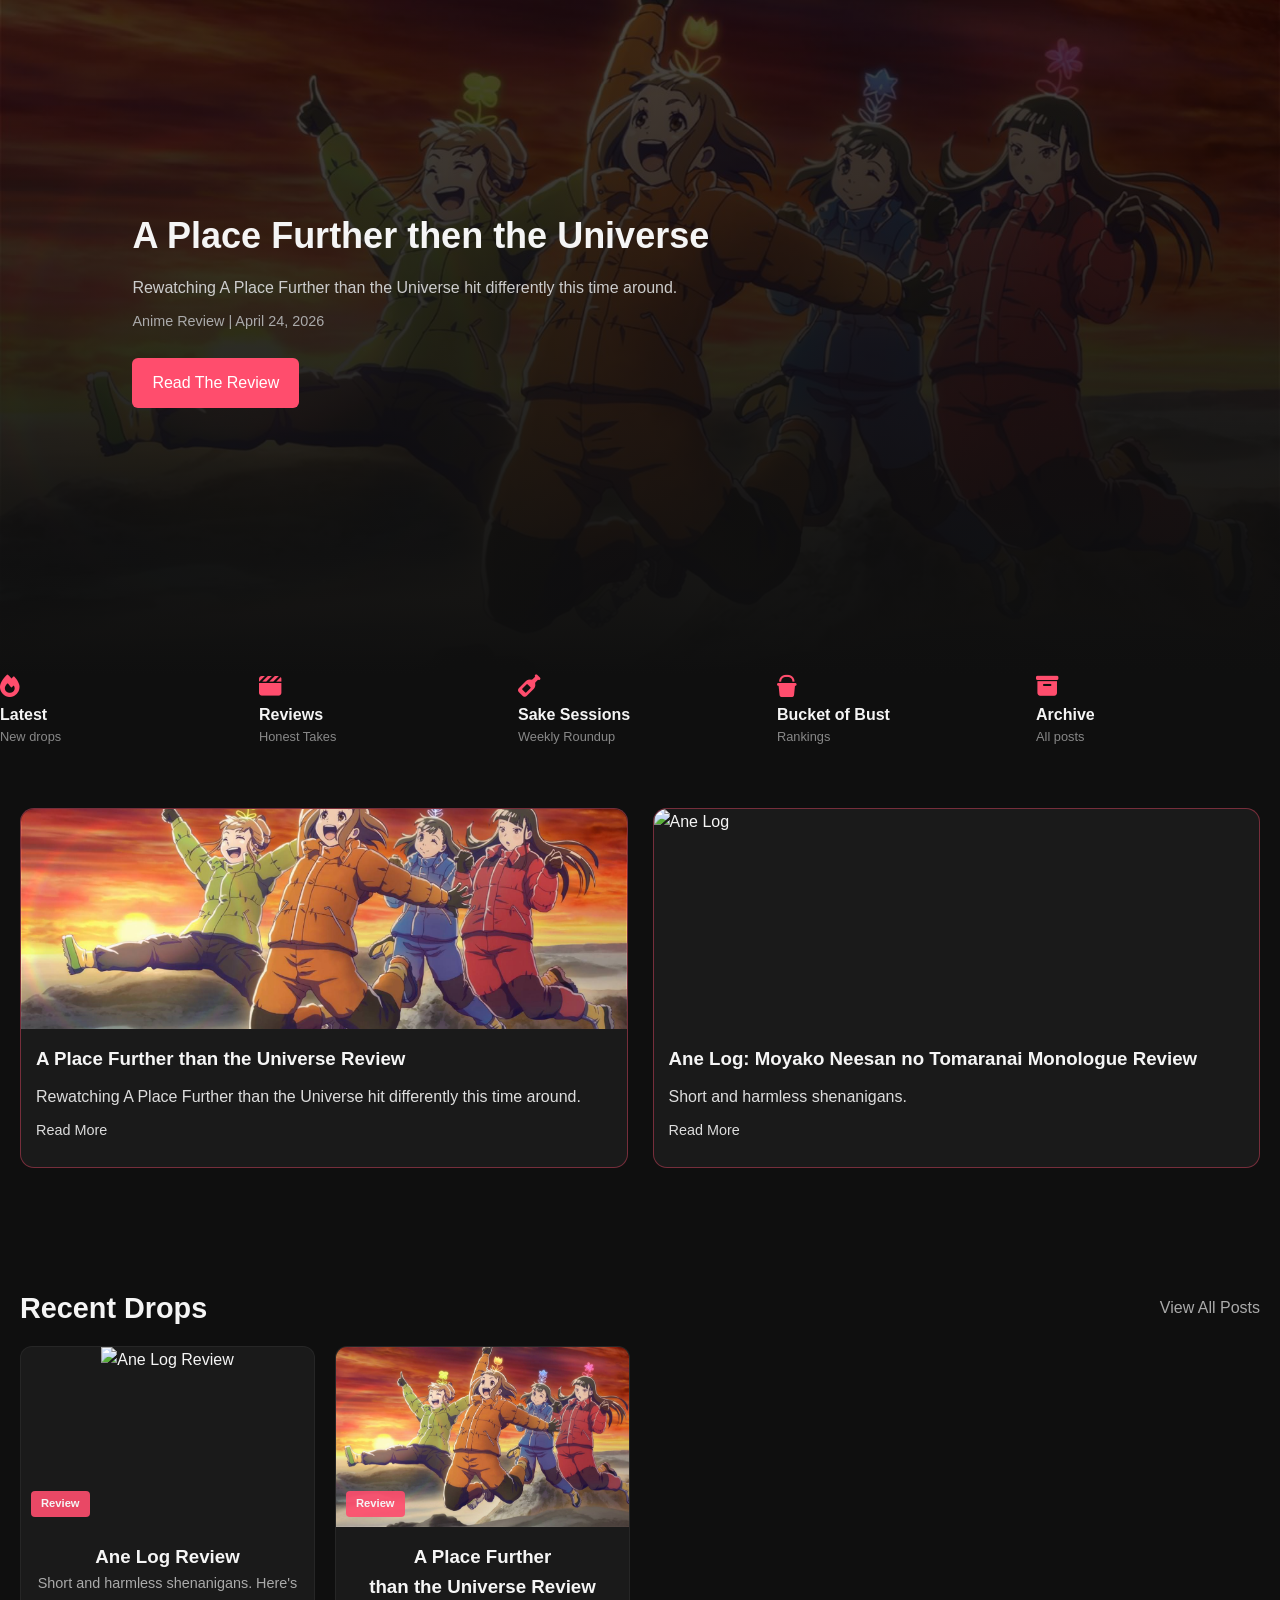
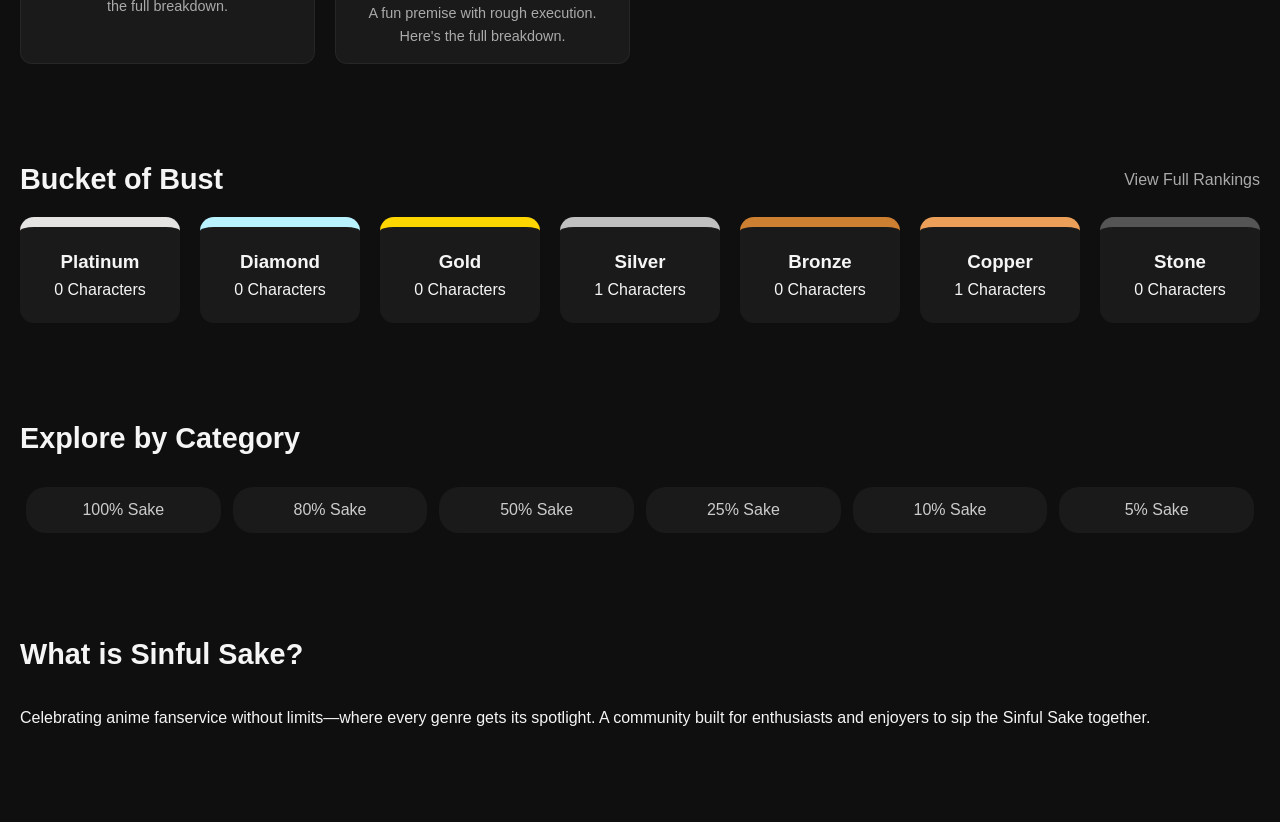
==== commit d95cda4f: "Add files via upload" ====
--- a/index.html
+++ b/index.html
@@ -107,6 +107,18 @@
                 </div>
             </div>
         </div>
+        <div class="card featured" onclick="window.location.href='post/ane-log.html'">
+            <img src="content/anime/ane-log/ane-log.webp" alt="Ane Log">
+    
+            <div class="post-content content">
+                <h3>Ane Log: Moyako Neesan no Tomaranai Monologue Review</h3>
+                <p>Short and harmless shenanigans.</p>
+    
+                <div class="meta">
+                    <p>Read More</p>
+                </div>
+            </div>
+        </div>
     </section>
     
     <!-- RECENT DROPS -->
@@ -118,6 +130,16 @@
             </div>
             <div class="post-grid">
                 <!-- CARD -->
+                <a href="post/ane-log.html" class="post-card">
+                    <div class="post-image">
+                        <img src="content/anime/ane-log/ane-log.webp" alt="Ane Log Review">
+                        <span class="label review">Review</span>
+                    </div>
+                    <div class="post-body">
+                        <h3>Ane Log Review</h3>
+                        <p>Short and harmless shenanigans. Here's the full breakdown.</p>
+                    </div>
+                </a>
                 <a href="post/sora-yori-mo-tooi-basho.html" class="post-card">
                     <div class="post-image">
                         <img src="img/anime/a-place-further-than-the-universe/a-place-further-than-the-universe.jpeg" alt="A Place Further than the Universe Review">
@@ -165,7 +187,7 @@
                         <a href="#">
                             <h3>Silver</h3>
                         </a>
-                        <span>0 Characters</span>
+                        <span>1 Characters</span>
                     </div>
     
                     <div class="tier bronze">
@@ -179,7 +201,7 @@
                         <a href="#">
                             <h3>Copper</h3>
                         </a>
-                        <span>0 Characters</span>
+                        <span>1 Characters</span>
                     </div>
     
                     <div class="tier stone">
@@ -219,6 +241,7 @@
 <!-- FOOTER -->
 <div id="footer"></div>
 
-<script src="script.js"></script>
+<script src="scripts/script.js"></script>
+<script src="scripts/gallery.js"></script>
 </body>
-</html>
+</html>
